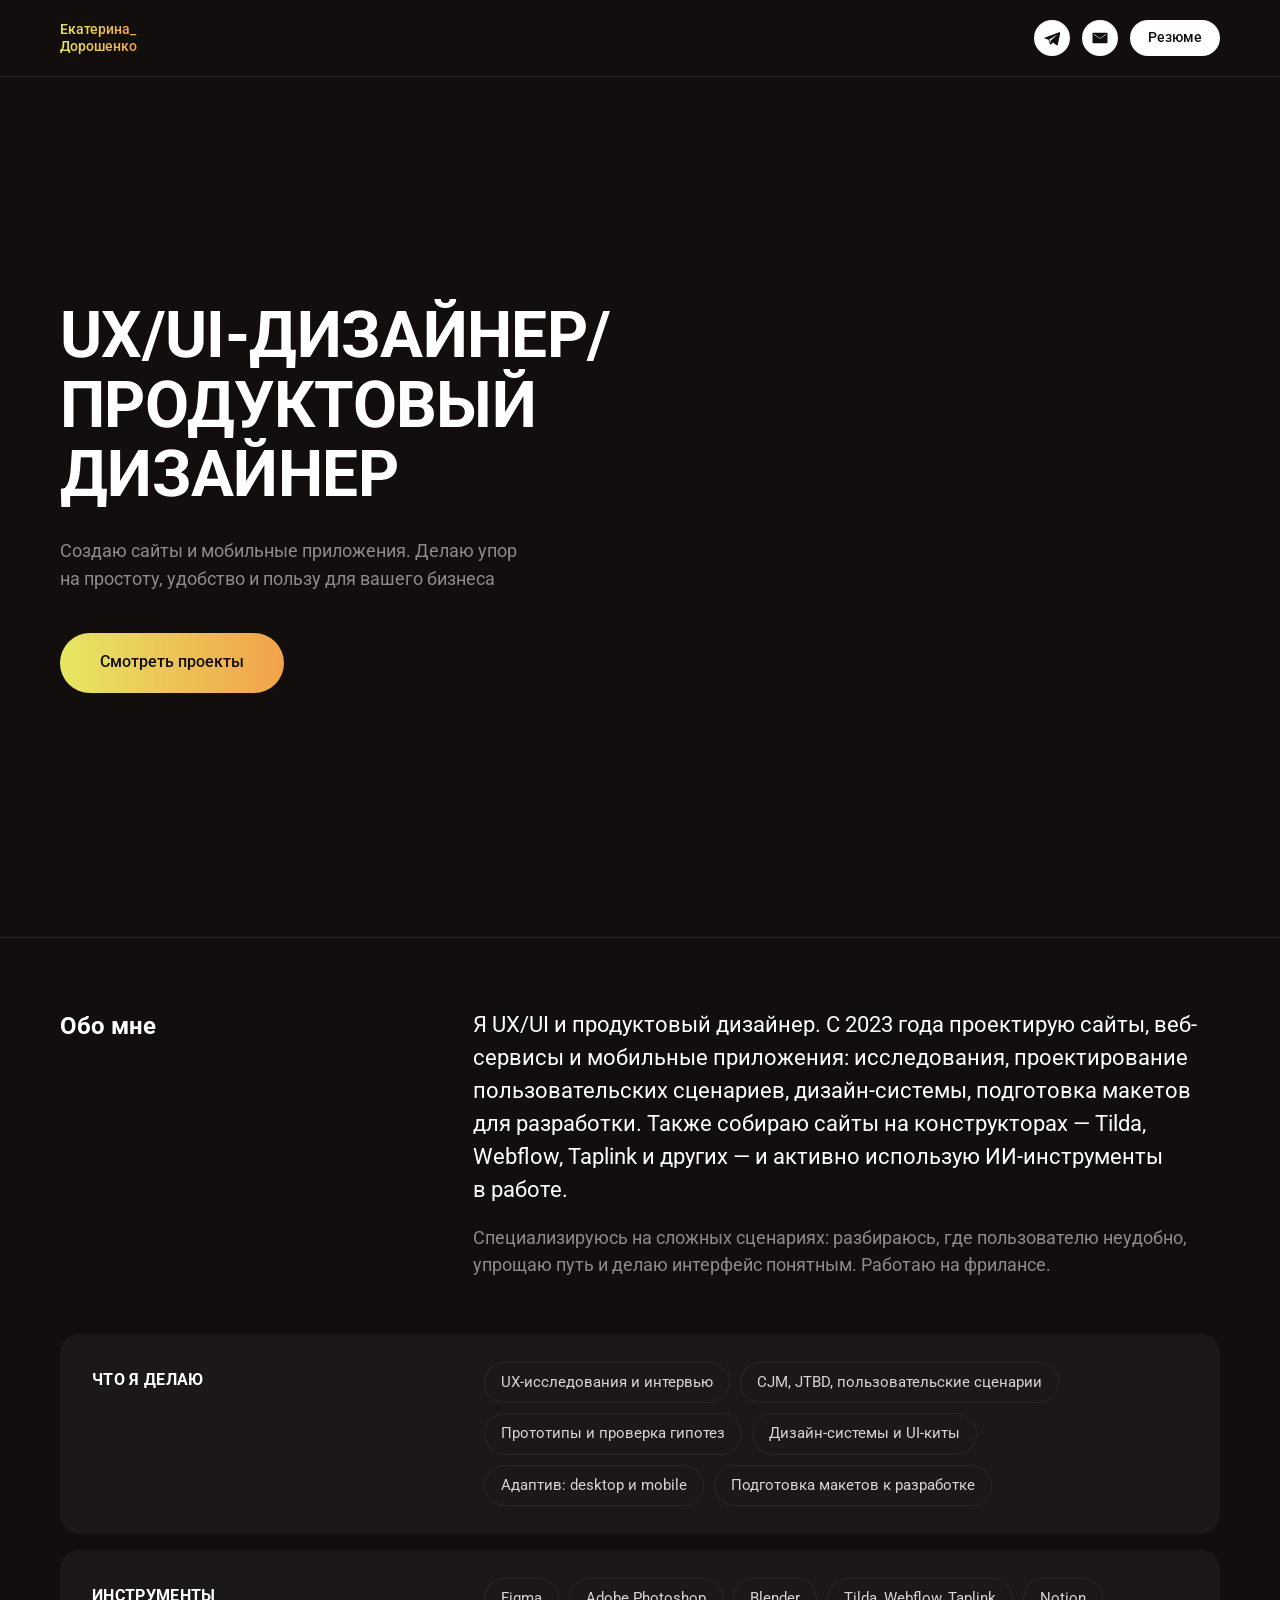
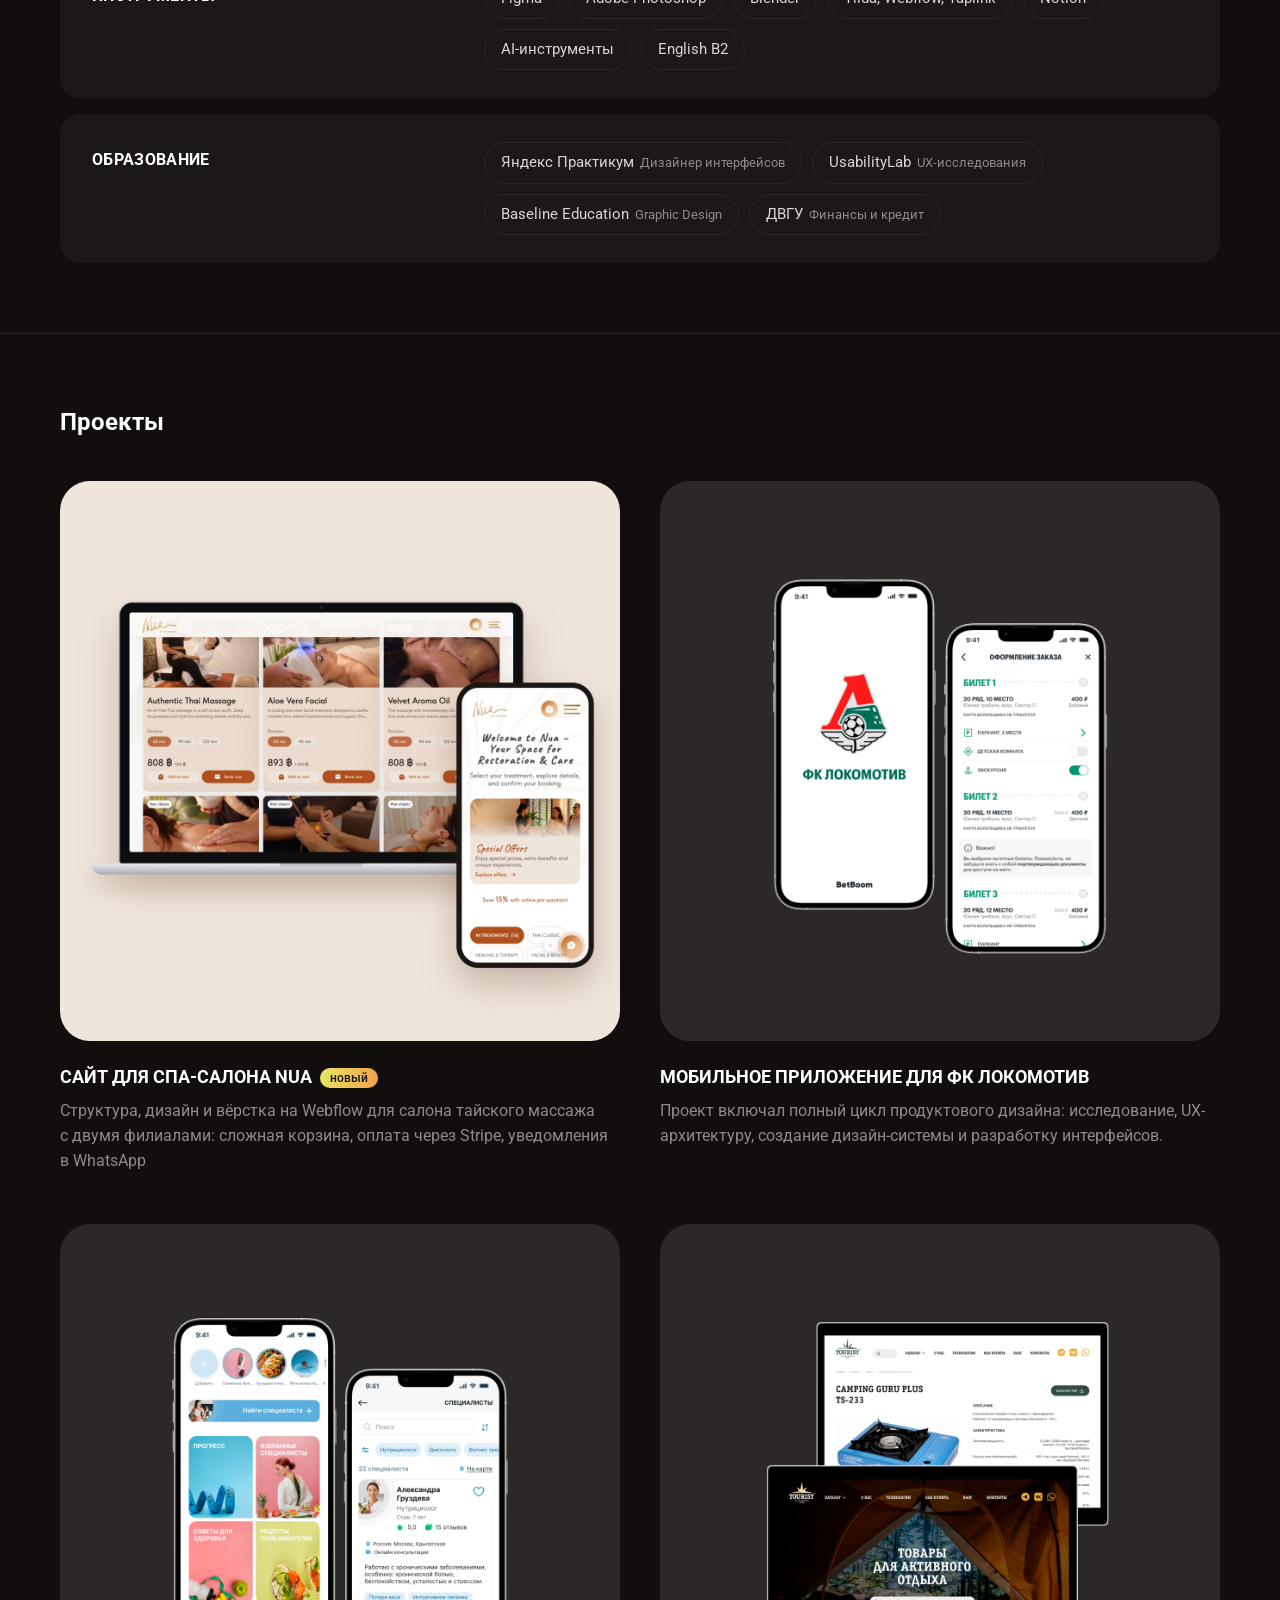
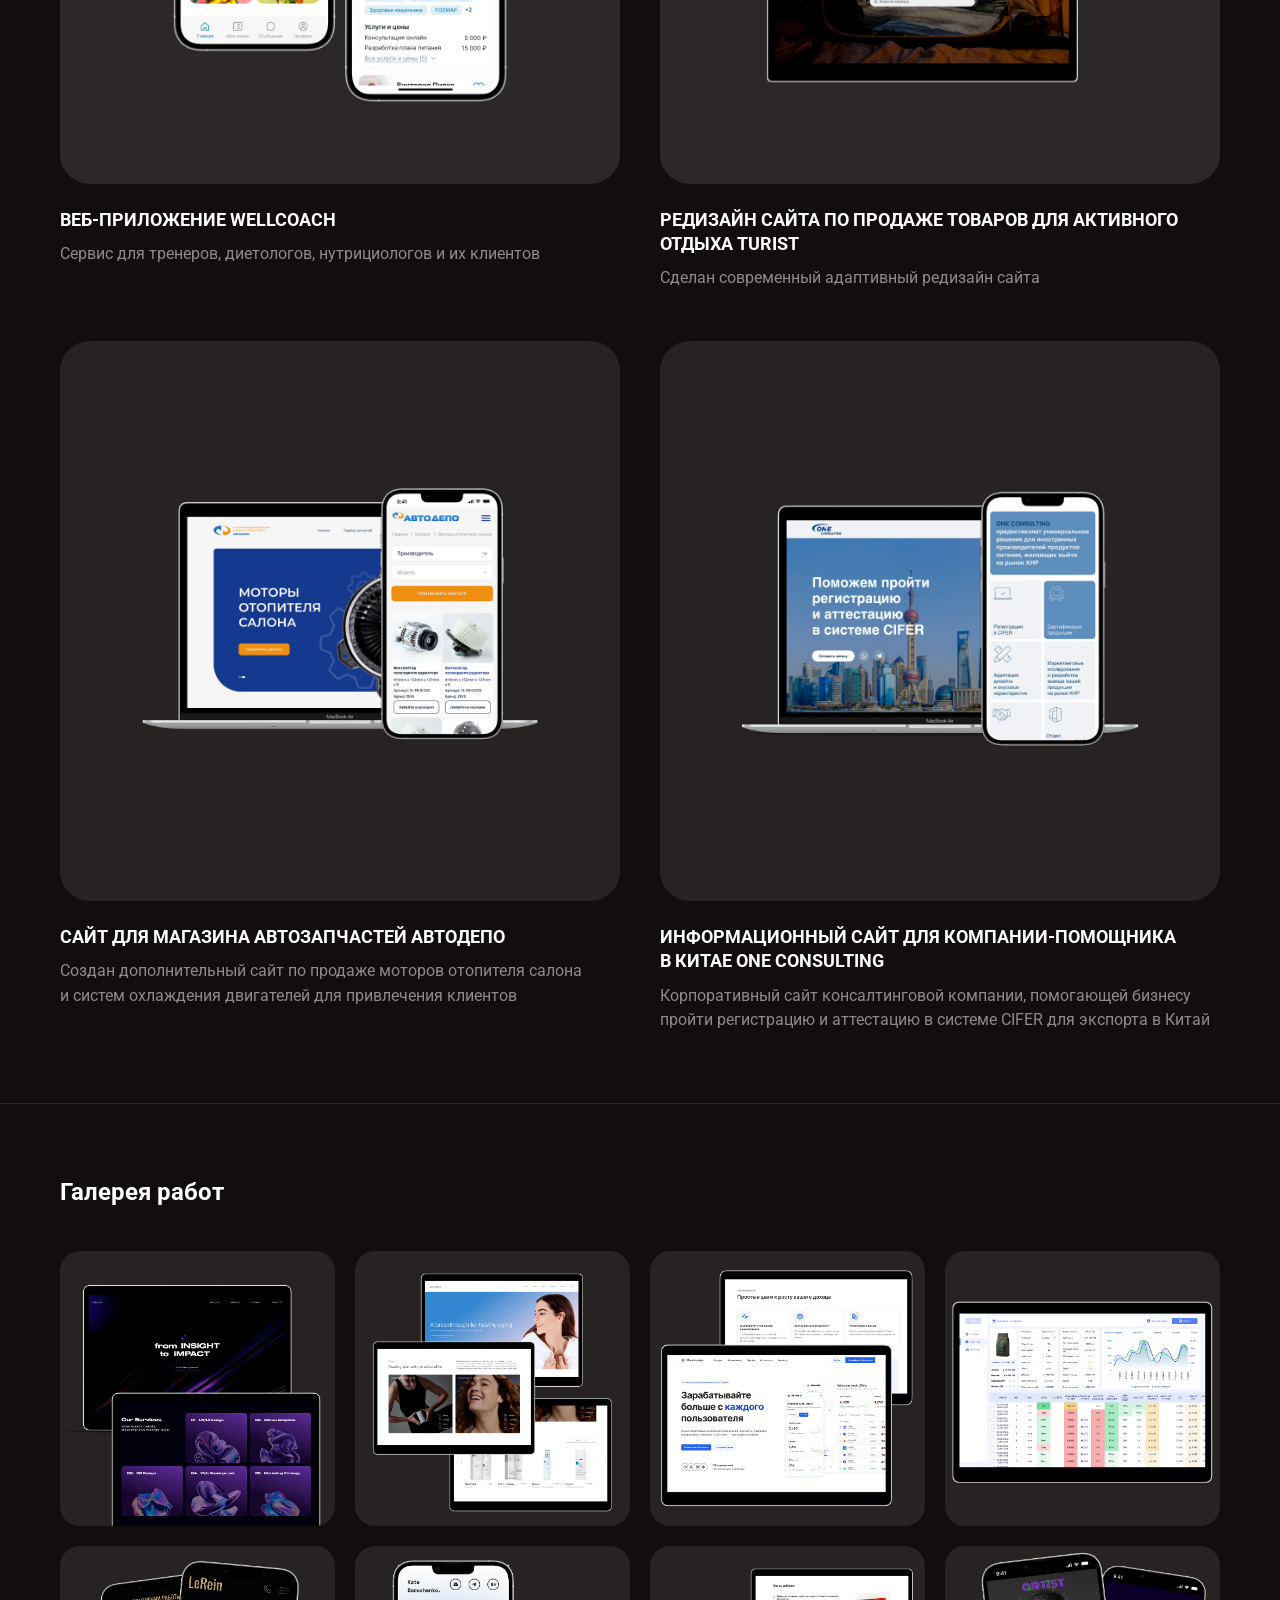
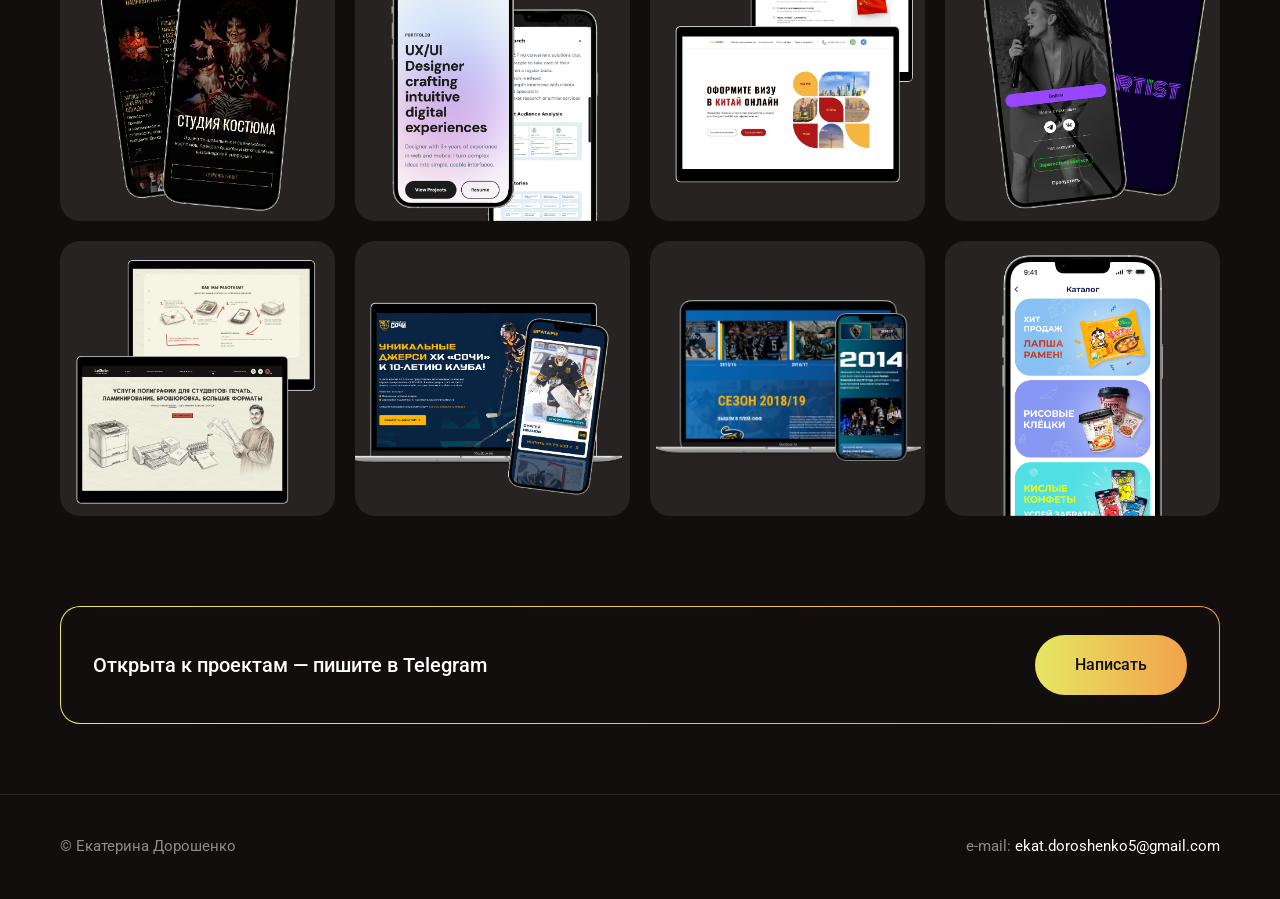
==== index.html @ 7fe34c05 "Обложка Nua: MacBook Pro и мобильный экран каталога Co-Authored-By: Claude Opus 5.5 <noreply@anthrop" ====
<!DOCTYPE html>
<html lang="ru">
<head>
  <meta charset="UTF-8">
  <meta name="viewport" content="width=device-width, initial-scale=1">
  <title>Екатерина Дорошенко — UX/UI-дизайнер, продуктовый дизайнер</title>
  <meta name="description" content="Портфолио Екатерины Дорошенко. Создаю сайты и мобильные приложения с упором на простоту, удобство и пользу для бизнеса.">
  <meta property="og:title" content="Екатерина Дорошенко — UX/UI-дизайнер, продуктовый дизайнер">
  <meta property="og:description" content="Портфолио Екатерины Дорошенко. Создаю сайты и мобильные приложения с упором на простоту, удобство и пользу для бизнеса.">
  <meta property="og:type" content="website">
  <link rel="icon" href="img/favicon.svg" type="image/svg+xml">
  <link rel="preconnect" href="https://fonts.googleapis.com">
  <link rel="preconnect" href="https://fonts.gstatic.com" crossorigin>
  <link href="https://fonts.googleapis.com/css2?family=Roboto:wght@300;400;500;700&display=swap" rel="stylesheet">
  <link rel="stylesheet" href="css/style.css">
</head>
<body>
  <header class="header">
    <div class="container header__inner">
      <a class="logo" href="index.html">Екатерина_<br>Дорошенко</a>
      <div class="header__actions">
        <a class="icon-btn" href="https://t.me/Kate0579" target="_blank" rel="noopener" aria-label="Telegram"><svg viewBox="0 0 24 24" fill="currentColor" aria-hidden="true"><path d="M21.4 4.2 2.9 11.3c-1.3.5-1.3 1.2-.2 1.5l4.7 1.5 1.8 5.6c.2.6.1.9.8.9.5 0 .7-.2 1-.5l2.3-2.2 4.8 3.5c.9.5 1.5.2 1.7-.8l3.1-14.7c.3-1.3-.5-1.9-1.5-1.9zM8.4 13.9l9.5-6c.5-.3.9-.1.5.2l-8.1 7.3-.3 3.4-1.6-4.9z"/></svg></a>
        <a class="icon-btn" href="mailto:ekat.doroshenko5@gmail.com" aria-label="E-mail"><svg viewBox="0 0 24 24" fill="currentColor" aria-hidden="true"><path d="M3 5h18a1 1 0 0 1 1 1v12a1 1 0 0 1-1 1H3a1 1 0 0 1-1-1V6a1 1 0 0 1 1-1zm9 7.2L4.4 7H4v.6l8 5.4 8-5.4V7h-.4L12 12.2z"/></svg></a>
        <a class="pill" href="https://docs.google.com/document/d/1Q4MNfWWvXnrXj70mhyQ5KQZNEmkl-spjG6KNbbBkFbY/edit?usp=sharing" target="_blank" rel="noopener">Резюме</a>
      </div>
    </div>
  </header>

  <main>
    <section class="hero">
      <div class="container hero__inner">
        <div>
          <h1 class="hero__title">UX/UI-дизайнер/<br>продуктовый дизайнер</h1>
          <p class="hero__text">Создаю сайты и&nbsp;мобильные приложения. Делаю упор на&nbsp;простоту, удобство и&nbsp;пользу для&nbsp;вашего бизнеса</p>
          <a class="btn-accent" href="#projects">Смотреть проекты</a>
        </div>
        <div class="hero__media">
          <video src="video/hero.mp4" autoplay muted loop playsinline preload="auto"></video>
        </div>
      </div>
    </section>

    <section class="section" id="about">
      <div class="container about">
        <h2 class="section__title">Обо&nbsp;мне</h2>
        <div>
          <p class="about__lead">Я&nbsp;UX/UI и&nbsp;продуктовый дизайнер. С&nbsp;2023&nbsp;года проектирую сайты, веб-сервисы и&nbsp;мобильные приложения: исследования, проектирование пользовательских сценариев, дизайн-системы, подготовка макетов для&nbsp;разработки. Также собираю сайты на&nbsp;конструкторах&nbsp;— Tilda, Webflow, Taplink и&nbsp;других&nbsp;— и&nbsp;активно использую ИИ-инструменты в&nbsp;работе.</p>
          <p class="about__lead">Специализируюсь на&nbsp;сложных сценариях: разбираюсь, где пользователю неудобно, упрощаю путь и&nbsp;делаю интерфейс понятным. Работаю на&nbsp;фрилансе.</p>
        </div>
      <div class="about__rows">
        <div class="about__card">
          <h3>Что&nbsp;я&nbsp;делаю</h3>
          <ul>
            <li>UX-исследования и&nbsp;интервью</li>
            <li>CJM, JTBD, пользовательские сценарии</li>
            <li>Прототипы и&nbsp;проверка гипотез</li>
            <li>Дизайн-системы и&nbsp;UI-киты</li>
            <li>Адаптив: desktop и&nbsp;mobile</li>
            <li>Подготовка макетов к&nbsp;разработке</li>
          </ul>
        </div>
        <div class="about__card">
          <h3>Инструменты</h3>
          <ul>
            <li>Figma</li>
            <li>Adobe Photoshop</li>
            <li>Blender</li>
            <li>Tilda, Webflow, Taplink</li>
            <li>Notion</li>
            <li>AI-инструменты</li>
            <li>English B2</li>
          </ul>
        </div>
        <div class="about__card">
          <h3>Образование</h3>
          <ul>
            <li>Яндекс Практикум<small>Дизайнер интерфейсов</small></li>
            <li>UsabilityLab<small>UX-исследования</small></li>
            <li>Baseline Education<small>Graphic Design</small></li>
            <li>ДВГУ<small>Финансы и&nbsp;кредит</small></li>
          </ul>
        </div>
      </div>
      </div>
    </section>

    <section class="section" id="projects">
      <div class="container">
        <h2 class="section__title">Проекты</h2>
        <div class="projects">
        <a class="project-card" href="projects/nua.html">
          <div class="project-card__img"><img src="img/projects/nua.jpg?v=2" alt="Сайт для спа-салона Nua" loading="lazy"></div>
          <h3 class="project-card__title">Сайт для&nbsp;спа-салона Nua<span class="project-card__badge">новый</span></h3>
          <p class="project-card__text">Структура, дизайн и&nbsp;вёрстка на&nbsp;Webflow для&nbsp;салона тайского массажа с&nbsp;двумя филиалами: сложная корзина, оплата через Stripe, уведомления в&nbsp;WhatsApp</p>
        </a>
        <a class="project-card" href="projects/lokomotiv.html">
          <div class="project-card__img"><img src="img/projects/lokomotiv.png" alt="Мобильное приложение для ФК&nbsp;Локомотив" loading="lazy"></div>
          <h3 class="project-card__title">Мобильное приложение для&nbsp;ФК&nbsp;Локомотив</h3>
          <p class="project-card__text">Проект включал полный цикл продуктового дизайна: исследование, UX-архитектуру, создание дизайн-системы и&nbsp;разработку интерфейсов.</p>
        </a>
        <a class="project-card" href="projects/wellcoach.html">
          <div class="project-card__img"><img src="img/projects/wellcoach.png" alt="Веб-приложение WellCoach" loading="lazy"></div>
          <h3 class="project-card__title">Веб-приложение WellCoach</h3>
          <p class="project-card__text">Сервис для&nbsp;тренеров, диетологов, нутрициологов и&nbsp;их&nbsp;клиентов</p>
        </a>
        <a class="project-card" href="projects/turist.html">
          <div class="project-card__img"><img src="img/projects/turist.png" alt="Редизайн сайта по продаже товаров для активного отдыха Turist" loading="lazy"></div>
          <h3 class="project-card__title">Редизайн сайта по&nbsp;продаже товаров для&nbsp;активного отдыха Turist</h3>
          <p class="project-card__text">Сделан современный адаптивный редизайн сайта</p>
        </a>
        <a class="project-card" href="projects/autodepo.html">
          <div class="project-card__img"><img src="img/projects/autodepo.png" alt="Сайт для магазина автозапчастей Автодепо" loading="lazy"></div>
          <h3 class="project-card__title">Сайт для&nbsp;магазина автозапчастей Автодепо</h3>
          <p class="project-card__text">Создан дополнительный сайт по&nbsp;продаже моторов отопителя салона и&nbsp;систем охлаждения двигателей для&nbsp;привлечения клиентов</p>
        </a>
        <a class="project-card" href="projects/one-consulting.html">
          <div class="project-card__img"><img src="img/projects/one-consulting.png" alt="Информационный сайт для компании-помощника в Китае ONE CONSULTING" loading="lazy"></div>
          <h3 class="project-card__title">Информационный сайт для&nbsp;компании-помощника в&nbsp;Китае ONE CONSULTING</h3>
          <p class="project-card__text">Корпоративный сайт консалтинговой компании, помогающей бизнесу пройти регистрацию и&nbsp;аттестацию в&nbsp;системе CIFER для&nbsp;экспорта в&nbsp;Китай</p>
        </a>
        </div>
      </div>
    </section>

    <section class="section" id="gallery">
      <div class="container">
        <h2 class="section__title">Галерея работ</h2>
        <div class="gallery">
        <button class="gallery__item" type="button" data-index="0"><img src="img/gallery/01.png" alt="Работа 1" loading="lazy"></button>
        <button class="gallery__item" type="button" data-index="1"><img src="img/gallery/02.png" alt="Работа 2" loading="lazy"></button>
        <button class="gallery__item" type="button" data-index="2"><img src="img/gallery/03.png" alt="Работа 3" loading="lazy"></button>
        <button class="gallery__item" type="button" data-index="3"><img src="img/gallery/04.png" alt="Работа 4" loading="lazy"></button>
        <button class="gallery__item" type="button" data-index="4"><img src="img/gallery/05.png" alt="Работа 5" loading="lazy"></button>
        <button class="gallery__item" type="button" data-index="5"><img src="img/gallery/06.png" alt="Работа 6" loading="lazy"></button>
        <button class="gallery__item" type="button" data-index="6"><img src="img/gallery/07.png" alt="Работа 7" loading="lazy"></button>
        <button class="gallery__item" type="button" data-index="7"><img src="img/gallery/08.png" alt="Работа 8" loading="lazy"></button>
        <button class="gallery__item" type="button" data-index="8"><img src="img/gallery/09.png" alt="Работа 9" loading="lazy"></button>
        <button class="gallery__item" type="button" data-index="9"><img src="img/gallery/10.png" alt="Работа 10" loading="lazy"></button>
        <button class="gallery__item" type="button" data-index="10"><img src="img/gallery/11.png" alt="Работа 11" loading="lazy"></button>
        <button class="gallery__item" type="button" data-index="11"><img src="img/gallery/12.png" alt="Работа 12" loading="lazy"></button>
        </div>
      </div>
    </section>
    <section class="section cta">
      <div class="container">
        <div class="cta__inner">
          <p class="cta__text">Открыта к&nbsp;проектам&nbsp;— пишите в&nbsp;Telegram</p>
          <a class="btn-accent" href="https://t.me/Kate0579" target="_blank" rel="noopener">Написать</a>
        </div>
      </div>
    </section>
  </main>

  <div class="lightbox" id="lightbox" aria-hidden="true">
    <button class="lightbox__btn lightbox__close" type="button" aria-label="Закрыть">×</button>
    <button class="lightbox__btn lightbox__prev" type="button" aria-label="Назад">‹</button>
    <img src="" alt="">
    <button class="lightbox__btn lightbox__next" type="button" aria-label="Вперёд">›</button>
  </div>

  <footer class="footer">
    <div class="container footer__inner">
      <div>© Екатерина Дорошенко</div>
      <div>e-mail: <a href="mailto:ekat.doroshenko5@gmail.com">ekat.doroshenko5@gmail.com</a></div>
    </div>
  </footer>
  <script src="js/main.js"></script>
</body>
</html>
---- css/style.css ----
/* ===== Базовые настройки ===== */
:root {
  --bg: #120e0e;
  --bg-card: #1d1818;
  --text: #ffffff;
  --text-muted: #8f8a8a;
  --line: #2c2626;
  --light-bg: #ffffff;
  --light-text: #120e0e;
  --light-muted: #5f5a5a;
  --accent: linear-gradient(90deg, #e6e763 0%, #f2a24a 100%);
  --radius: 30px;
  --container: 1160px;
  --gutter: 40px;
}

*, *::before, *::after { box-sizing: border-box; }
html { scroll-behavior: smooth; }
body {
  margin: 0;
  background: var(--bg);
  color: var(--text);
  font-family: 'Roboto', Arial, sans-serif;
  font-size: 18px;
  line-height: 1.55;
  -webkit-font-smoothing: antialiased;
}
img, video { max-width: 100%; display: block; }
a { color: inherit; }
.container { max-width: calc(var(--container) + var(--gutter) * 2); margin: 0 auto; padding: 0 var(--gutter); }

/* ===== Шапка ===== */
.header {
  position: sticky; top: 0; z-index: 50;
  background: var(--bg);
  border-bottom: 1px solid var(--line);
}
.header__inner { display: flex; align-items: center; justify-content: space-between; height: 76px; }
.logo {
  text-decoration: none; font-size: 14px; line-height: 1.25; font-weight: 500;
  background: var(--accent); -webkit-background-clip: text; background-clip: text; color: transparent;
}
.header__actions { display: flex; align-items: center; gap: 12px; }
.icon-btn {
  width: 36px; height: 36px; border-radius: 50%; background: #fff; color: var(--bg);
  display: inline-flex; align-items: center; justify-content: center; transition: transform .2s;
}
.icon-btn svg { width: 18px; height: 18px; position: relative; z-index: 1; }
.pill {
  display: inline-flex; align-items: center; height: 36px; padding: 0 18px; border-radius: 1000px;
  background: #fff; color: var(--bg); text-decoration: none; font-size: 14px; font-weight: 500;
  transition: transform .2s;
}
/* Наведение на кнопки шапки: плавно проявляется жёлто-оранжевый градиент */
.icon-btn, .pill { position: relative; overflow: hidden; isolation: isolate; }
.icon-btn::before, .pill::before {
  content: ""; position: absolute; inset: 0; z-index: -1; border-radius: inherit;
  background: var(--accent); opacity: 0; transition: opacity .3s ease;
}
.icon-btn:hover::before, .pill:hover::before { opacity: 1; }
.icon-btn:hover, .pill:hover { transform: translateY(-2px); }

/* ===== Первый экран ===== */
.hero { padding: 50px 0 70px; }
.hero__inner { display: grid; grid-template-columns: 1.25fr 1fr; gap: 60px; align-items: center; }
.hero__title {
  margin: 0 0 28px; font-size: clamp(36px, 5vw, 64px); line-height: 1.08; font-weight: 700;
  text-transform: uppercase; letter-spacing: -0.01em;
}
.hero__text { margin: 0 0 40px; max-width: 470px; color: var(--text-muted); font-size: 18px; }
/* Главная кнопка: при наведении градиент плавно поворачивается */
@property --cta-angle { syntax: '<angle>'; initial-value: 90deg; inherits: false; }
.btn-accent {
  --cta-angle: 90deg;
  display: inline-flex; align-items: center; height: 60px; padding: 0 40px; border-radius: 1000px;
  background: linear-gradient(var(--cta-angle), #e6e763 0%, #f2a24a 100%);
  color: var(--bg); font-weight: 500; font-size: 16px; text-decoration: none;
  transition: --cta-angle .6s ease, transform .2s;
}
.btn-accent:hover { --cta-angle: 264deg; transform: translateY(-2px); }
/* Видео 1080×2164 — показываем целиком, высота подстраивается под экран */
.hero__media { justify-self: end; height: min(calc(100vh - 160px), 760px); min-height: 420px; aspect-ratio: 1080 / 2164; max-width: 100%; }
.hero__media video { width: 100%; height: 100%; object-fit: contain; }

/* ===== Обо мне ===== */
.about { display: grid; grid-template-columns: 1fr 2fr; gap: 40px; }
.about__lead { margin: 0 0 18px; font-size: 22px; line-height: 1.5; }
.about__lead + .about__lead { font-size: 18px; color: var(--text-muted); }
/* Три карточки — строками на всю ширину: заголовок слева, пункты справа */
.about__rows { grid-column: 1 / -1; display: grid; gap: 16px; margin-top: 30px; }
.about__card { display: grid; grid-template-columns: 1fr 2fr; gap: 40px; align-items: start; padding: 28px 32px; border-radius: 20px; background: var(--bg-card); }
.about__card h3 { margin: 6px 0 0; font-size: 16px; text-transform: uppercase; letter-spacing: .02em; }
.about__card ul { display: flex; flex-wrap: wrap; gap: 10px; margin: 0; padding: 0; list-style: none; font-size: 15px; }
.about__card li { padding: 8px 16px; border: 1px solid var(--line); border-radius: 1000px; color: #d9d4d4; }
.about__card small { margin-left: 6px; font-size: 13px; color: var(--text-muted); }
@media (max-width: 960px) {
  .about { grid-template-columns: 1fr; gap: 10px; }
  .about__card { grid-template-columns: 1fr; gap: 16px; padding: 24px; }
}
@media (max-width: 640px) {
  .about__lead { font-size: 18px; }
  .about__lead + .about__lead { font-size: 16px; }
}

/* ===== Секции главной ===== */
.section { padding: 70px 0; border-top: 1px solid var(--line); }
.section__title { margin: 0 0 40px; font-size: 24px; font-weight: 700; }

.projects { display: grid; grid-template-columns: repeat(2, 1fr); gap: 50px 40px; }
.project-card { text-decoration: none; display: block; }
.project-card__img {
  aspect-ratio: 1 / 1; border-radius: var(--radius); overflow: hidden; background: var(--bg-card);
}
.project-card__img img { width: 100%; height: 100%; object-fit: cover; transition: transform .5s ease; }
.project-card:hover .project-card__img img { transform: scale(1.04); }
.project-card__title { margin: 24px 0 10px; font-size: 18px; font-weight: 700; text-transform: uppercase; line-height: 1.35; }
.project-card__text { margin: 0; color: var(--text-muted); font-size: 16px; }
.project-card__badge {
  display: inline-block; margin-left: 8px; padding: 2px 10px; border-radius: 1000px; vertical-align: middle;
  background: var(--accent); color: var(--bg); font-size: 12px; font-weight: 500; text-transform: none;
}
.cover-placeholder {
  width: 100%; height: 100%; display: flex; align-items: center; justify-content: center;
  background: radial-gradient(circle at 30% 20%, rgba(230,231,99,.25), transparent 55%),
              radial-gradient(circle at 75% 80%, rgba(242,162,74,.25), transparent 55%), var(--bg-card);
  font-size: 72px; font-weight: 700; letter-spacing: .05em;
}

.gallery { display: grid; grid-template-columns: repeat(4, 1fr); gap: 20px; }
.gallery__item {
  padding: 0; border: 0; cursor: zoom-in; aspect-ratio: 1 / 1; border-radius: 20px; overflow: hidden; background: var(--bg-card);
}
.gallery__item img { width: 100%; height: 100%; object-fit: cover; transition: transform .4s ease; }
.gallery__item:hover img { transform: scale(1.05); }

/* Лайтбокс */
.lightbox {
  position: fixed; inset: 0; z-index: 100; display: none; align-items: center; justify-content: center;
  background: rgba(10, 8, 8, .92); padding: 40px;
}
.lightbox.is-open { display: flex; }
.lightbox img { max-height: 90vh; max-width: 90vw; border-radius: 12px; }
.lightbox__btn {
  position: absolute; background: none; border: 0; color: #fff; font-size: 40px; line-height: 1; cursor: pointer; padding: 12px;
}
.lightbox__close { top: 16px; right: 20px; }
.lightbox__prev { left: 12px; top: 50%; transform: translateY(-50%); }
.lightbox__next { right: 12px; top: 50%; transform: translateY(-50%); }

/* ===== Подвал ===== */
.footer { padding: 40px 0; border-top: 1px solid var(--line); color: var(--text-muted); font-size: 15px; }
.footer__inner { display: flex; flex-wrap: wrap; gap: 12px 40px; justify-content: space-between; }
.footer a { color: var(--text); text-decoration: none; }
.footer a:hover { text-decoration: underline; }

/* ===== Страница кейса (светлая) ===== */
.case { background: var(--light-bg); color: var(--light-text); }
.case a { color: var(--light-text); }
.case__top { padding: 50px 0 20px; }
.back-link { color: var(--light-muted) !important; text-decoration: none; font-size: 15px; }
.back-link:hover { color: var(--light-text) !important; }
.case__title { margin: 40px 0 24px; max-width: 760px; font-size: clamp(30px, 4vw, 48px); line-height: 1.15; font-weight: 700; }
.case__link { display: inline-block; margin-bottom: 30px; color: var(--light-muted) !important; font-style: italic; font-size: 16px; }
.case__lead { max-width: 760px; margin: 0 0 50px; font-size: 18px; }
.case__lead p { margin: 0 0 12px; }

.case-img { margin: 0 auto 60px; }
.case-img img { width: 100%; border-radius: 20px; }

.case-section { display: grid; grid-template-columns: 1fr 2fr; gap: 40px; padding: 30px 0 50px; }
.case-section__title { margin: 0; font-size: 22px; font-weight: 700; line-height: 1.3; }
.case-section__body { font-size: 18px; }
.case-section__body p { margin: 0 0 14px; }
.case-section__body ul { margin: 0 0 14px; padding-left: 22px; }
.case-section__body li { margin-bottom: 6px; }
.case-section__body h4 { margin: 18px 0 8px; font-size: 18px; }

.case__bottom { display: flex; justify-content: space-between; gap: 20px; flex-wrap: wrap; padding: 30px 0 70px; border-top: 1px solid #eee; }
.case__next { text-decoration: none; font-weight: 500; }
.case__next span { display: block; color: var(--light-muted); font-weight: 400; font-size: 14px; }

/* Заглушки для незаполненного контента */
.todo { background: #fff6d9; border: 1px dashed #f2a24a; border-radius: 10px; padding: 12px 16px; color: #7a5a1e; }
.img-placeholder {
  display: flex; align-items: center; justify-content: center; aspect-ratio: 16 / 9; border-radius: 20px;
  border: 2px dashed #f2a24a; background: #fffbea; color: #7a5a1e; font-size: 16px; text-align: center; padding: 20px;
}

/* ===== Адаптив ===== */
@media (max-width: 960px) {
  :root { --gutter: 24px; }
  .hero { padding: 50px 0 70px; }
  .hero__inner { grid-template-columns: 1fr; gap: 40px; }
  .hero__media { justify-self: center; height: min(75vh, 640px); min-height: 0; }
  .gallery { grid-template-columns: repeat(3, 1fr); }
  .case-section { grid-template-columns: 1fr; gap: 14px; }
}
@media (max-width: 640px) {
  :root { --gutter: 16px; --radius: 20px; }
  body { font-size: 16px; }
  .header__inner { height: 64px; }
  .projects { grid-template-columns: 1fr; gap: 40px; }
  .gallery { grid-template-columns: repeat(2, 1fr); gap: 12px; }
  .section { padding: 50px 0; }
  .btn-accent { height: 54px; padding: 0 32px; }
  .case-section__body, .case__lead { font-size: 16px; }
  .case-img { margin-bottom: 40px; }
}

/* Подвал и шапка на светлых страницах кейсов остаются тёмными */
.case .header a.pill, .case .header a.icon-btn { color: var(--bg); }
.case .footer { background: var(--bg); }
.case .footer a { color: var(--text); }
.case .header .logo { color: transparent; }
.hero__inner > *, .projects > *, .case-section > * { min-width: 0; }
.hero__title, .case__title { overflow-wrap: break-word; }

/* Якоря не прячутся под липкой шапкой */
section[id] { scroll-margin-top: 76px; }

/* Строчка для заказчика — баннер над футером */
.cta__inner { display: flex; flex-wrap: wrap; align-items: center; justify-content: space-between; gap: 20px; padding: 28px 32px; border: 1px solid var(--line); border-radius: 20px; }
.cta__text { margin: 0; font-size: 20px; font-weight: 500; }
@media (max-width: 640px) { .cta__inner { padding: 24px; } .cta__text { font-size: 18px; } .cta .btn-accent { width: 100%; justify-content: center; } }

/* Вводный текст кейса — в одной колонке с остальным текстом */
@media (min-width: 961px) {
  .case__lead { margin-left: calc((100% - 40px) / 3 + 40px); max-width: none; }
}
@media (max-width: 640px) { .about__card li { border-radius: 14px; } }

/* Баннер: без линии сверху, обводка жёлто-оранжевым градиентом */
.cta { border-top: 0; padding-top: 20px; }
.cta__inner {
  border: 1px solid transparent;
  background: linear-gradient(var(--bg), var(--bg)) padding-box, var(--accent) border-box;
}

/* Отступы в «Обо мне» */
.about__lead:last-child { margin-bottom: 0; }
.about__rows { margin-top: 16px; }
@media (max-width: 960px) {
  .about .section__title { margin-bottom: 14px; }
  .about__rows { margin-top: 30px; }
}

/* Отступы в кейсах: первый элемент текста — вровень с заголовком секции,
   секция только с заголовком (перед картинкой) — без лишнего воздуха */
.case-section__body > :first-child { margin-top: 0; }
.case-section:has(.case-section__body:empty) { padding-bottom: 24px; }
.case-section:has(.case-section__body:empty) .case-section__body { display: none; }
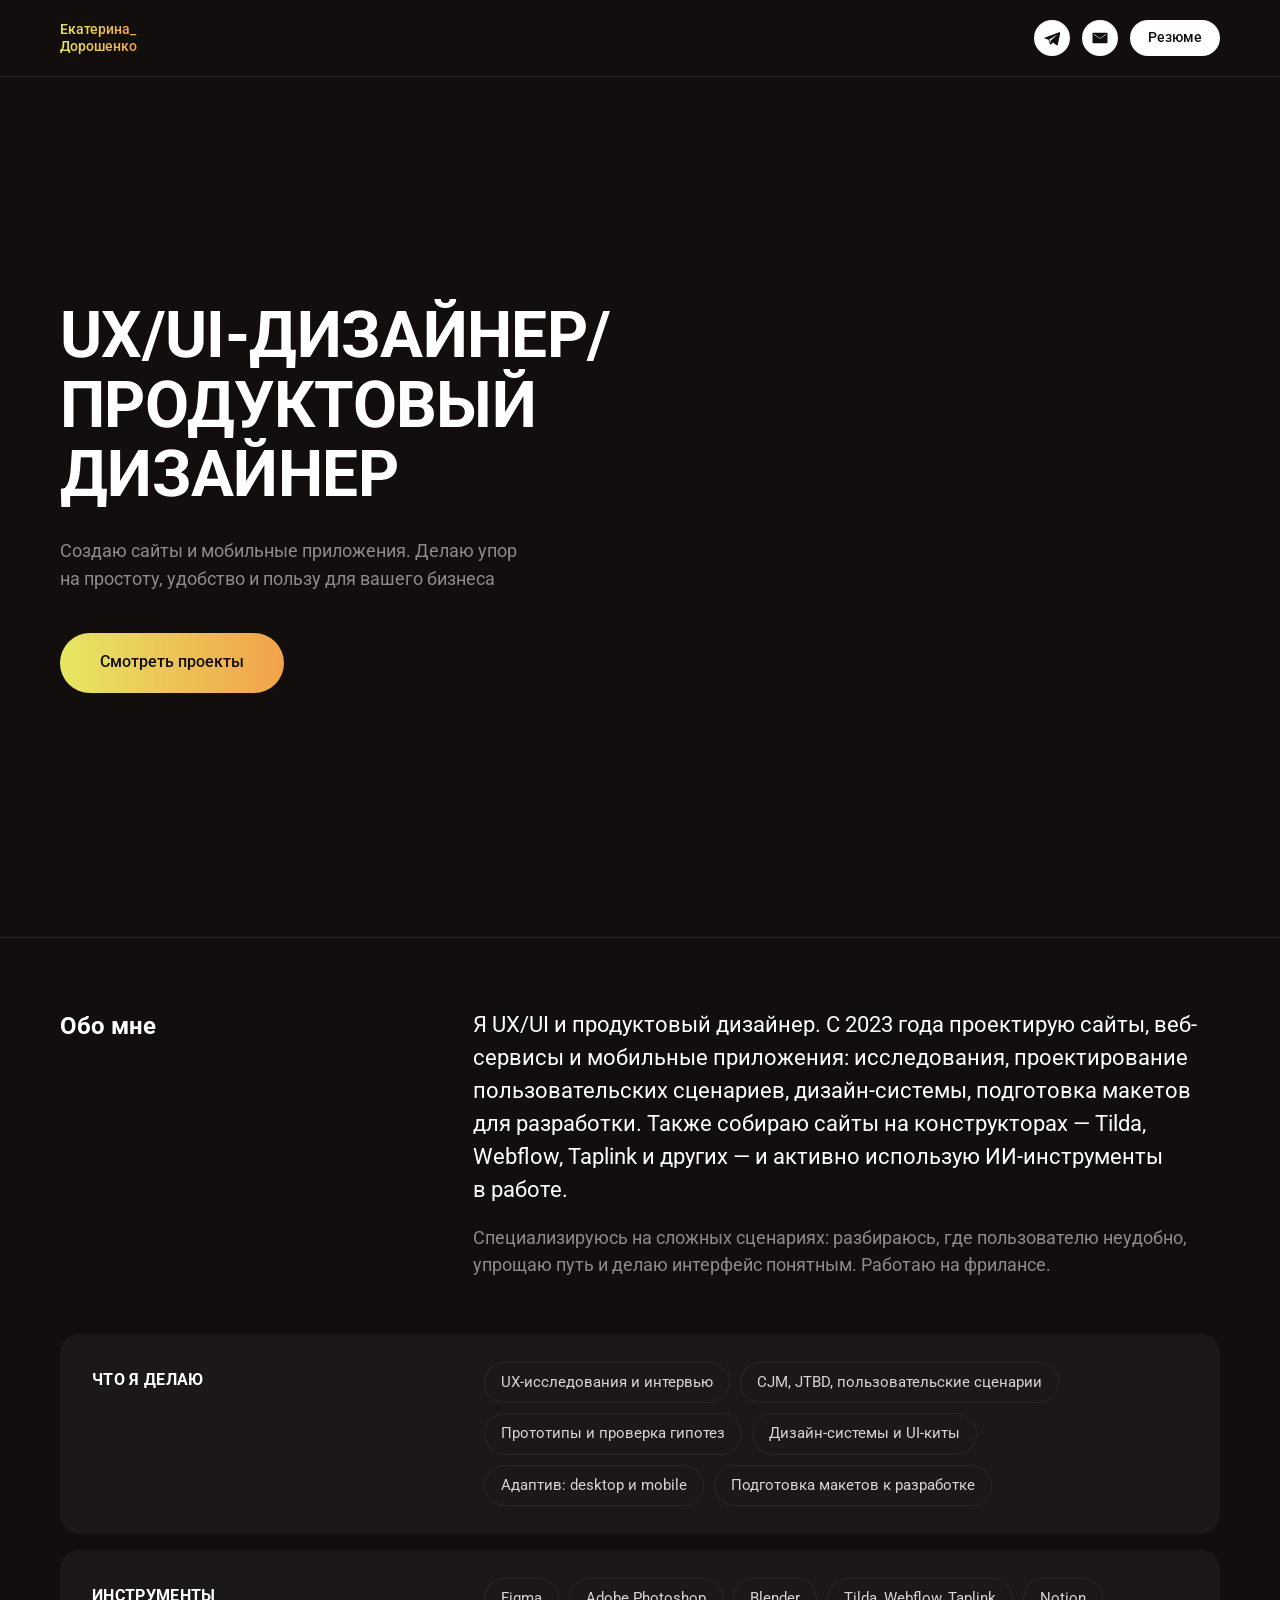
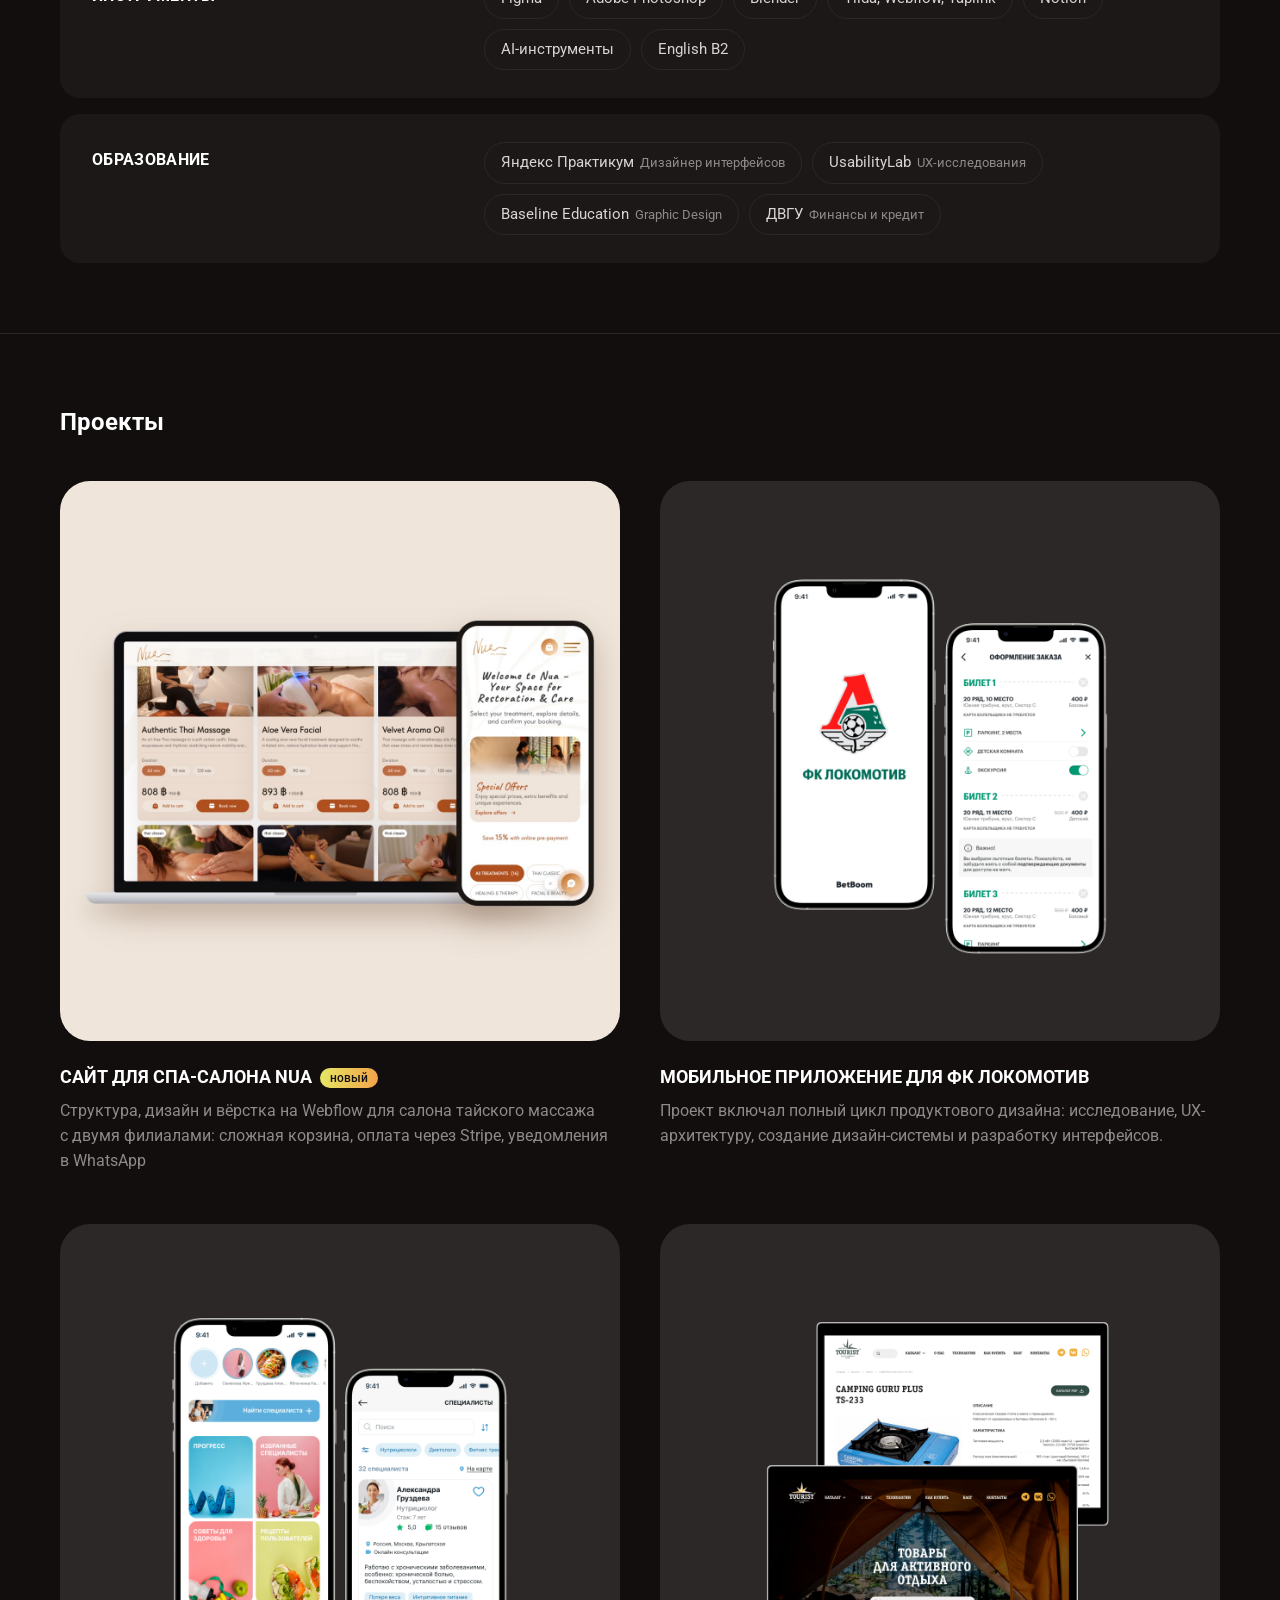
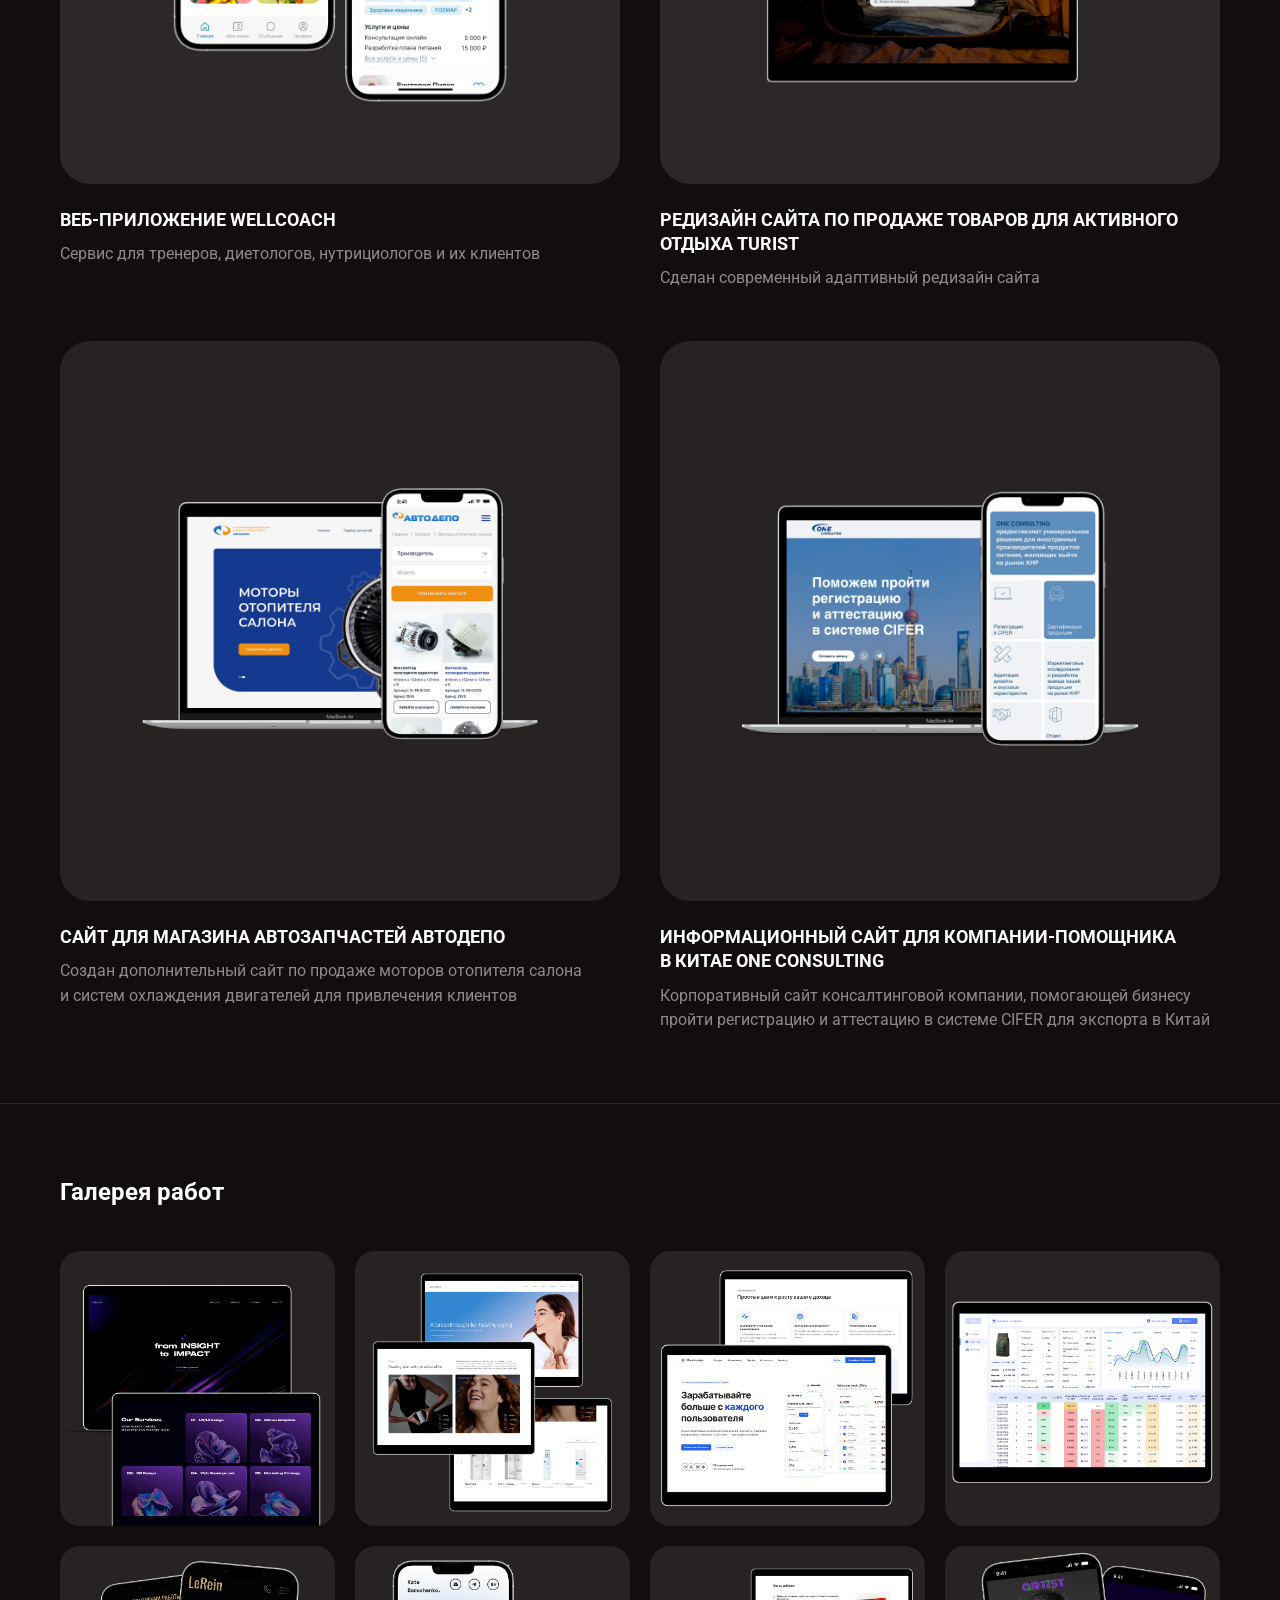
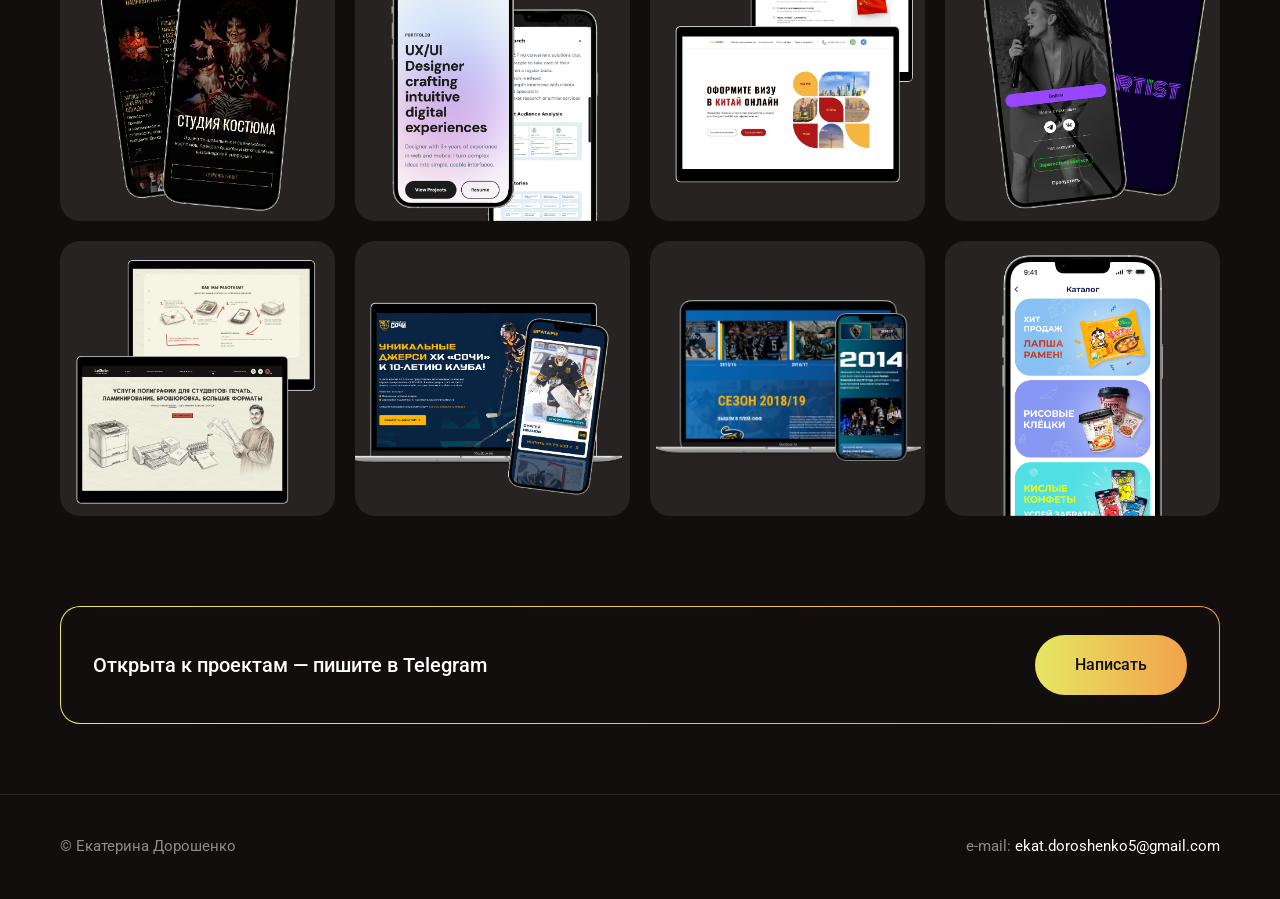
==== commit ac911fa5: "Обложка Nua: мокапы по центру, телефон вровень с основанием ноутбука Co-Authored-By: Claude Opus 5.5" ====
--- a/index.html
+++ b/index.html
@@ -89,7 +89,7 @@
         <h2 class="section__title">Проекты</h2>
         <div class="projects">
         <a class="project-card" href="projects/nua.html">
-          <div class="project-card__img"><img src="img/projects/nua.jpg?v=2" alt="Сайт для спа-салона Nua" loading="lazy"></div>
+          <div class="project-card__img"><img src="img/projects/nua.jpg?v=3" alt="Сайт для спа-салона Nua" loading="lazy"></div>
           <h3 class="project-card__title">Сайт для&nbsp;спа-салона Nua<span class="project-card__badge">новый</span></h3>
           <p class="project-card__text">Структура, дизайн и&nbsp;вёрстка на&nbsp;Webflow для&nbsp;салона тайского массажа с&nbsp;двумя филиалами: сложная корзина, оплата через Stripe, уведомления в&nbsp;WhatsApp</p>
         </a>
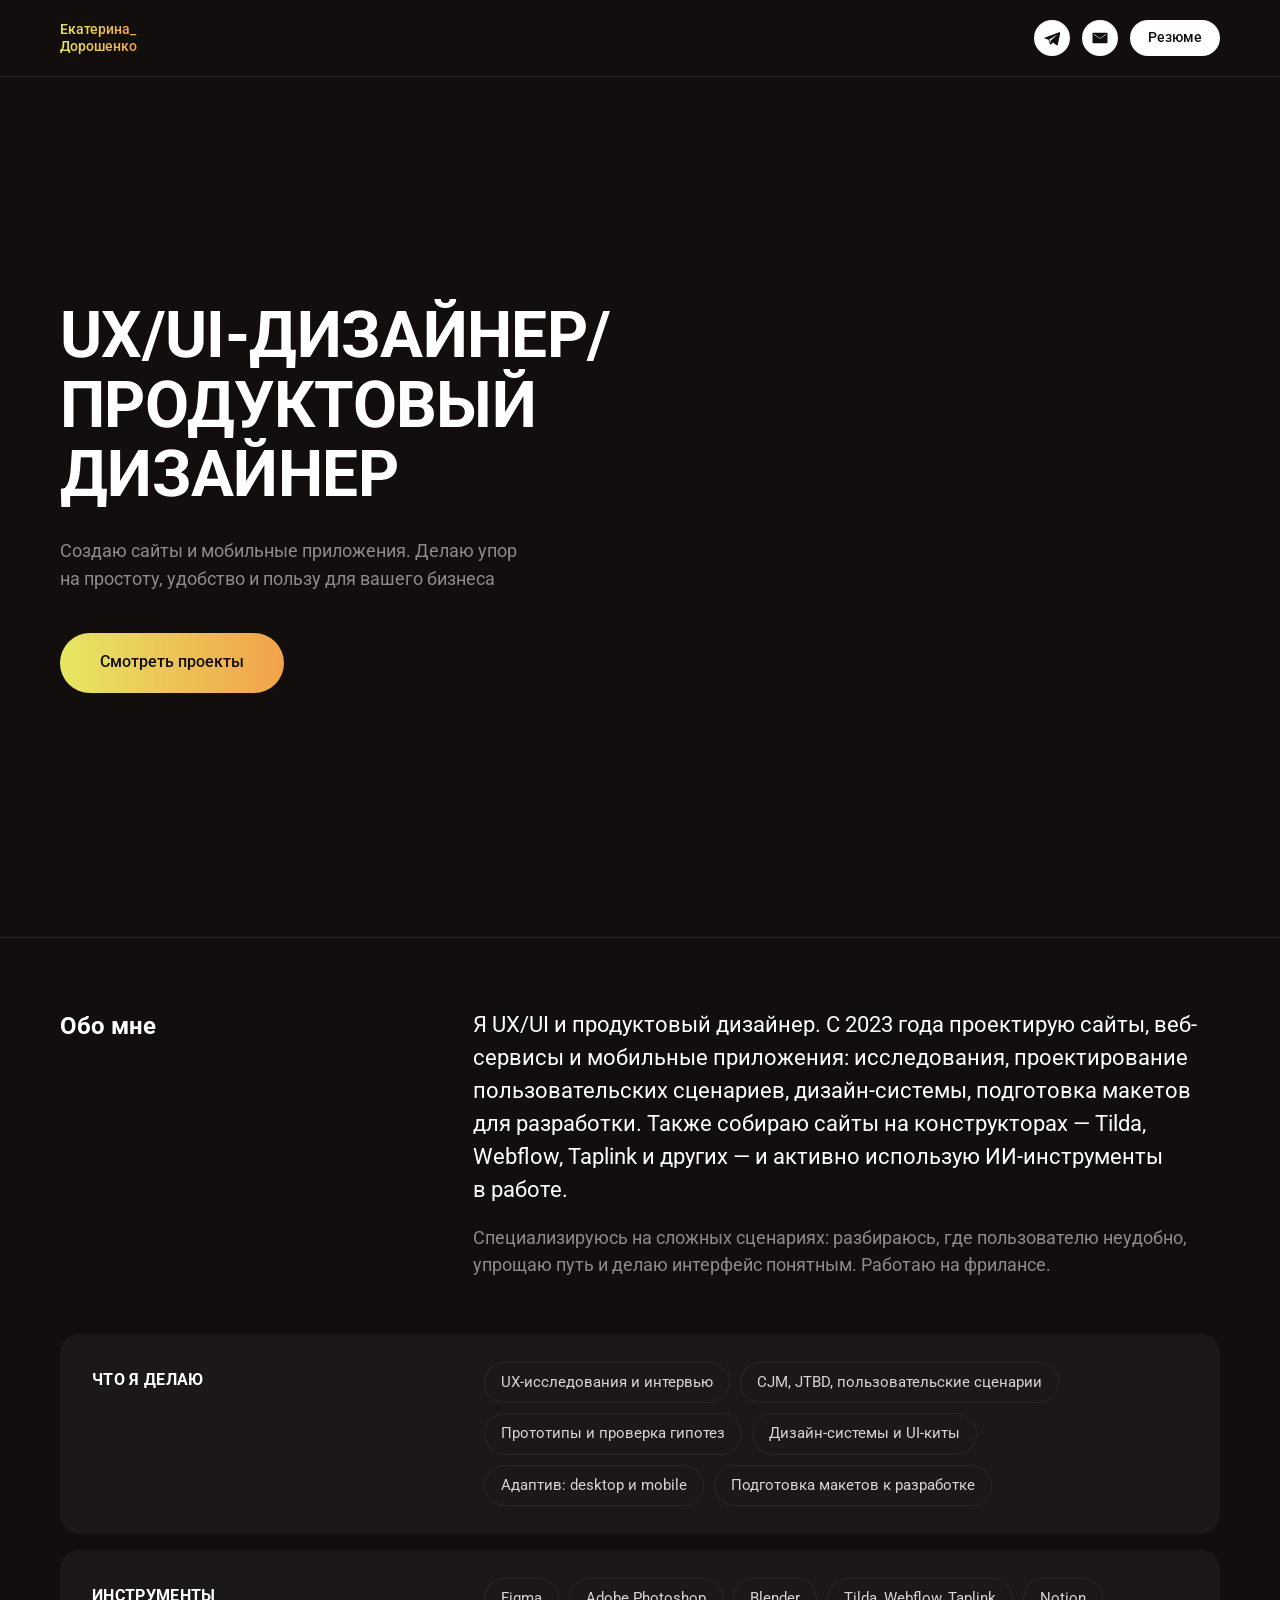
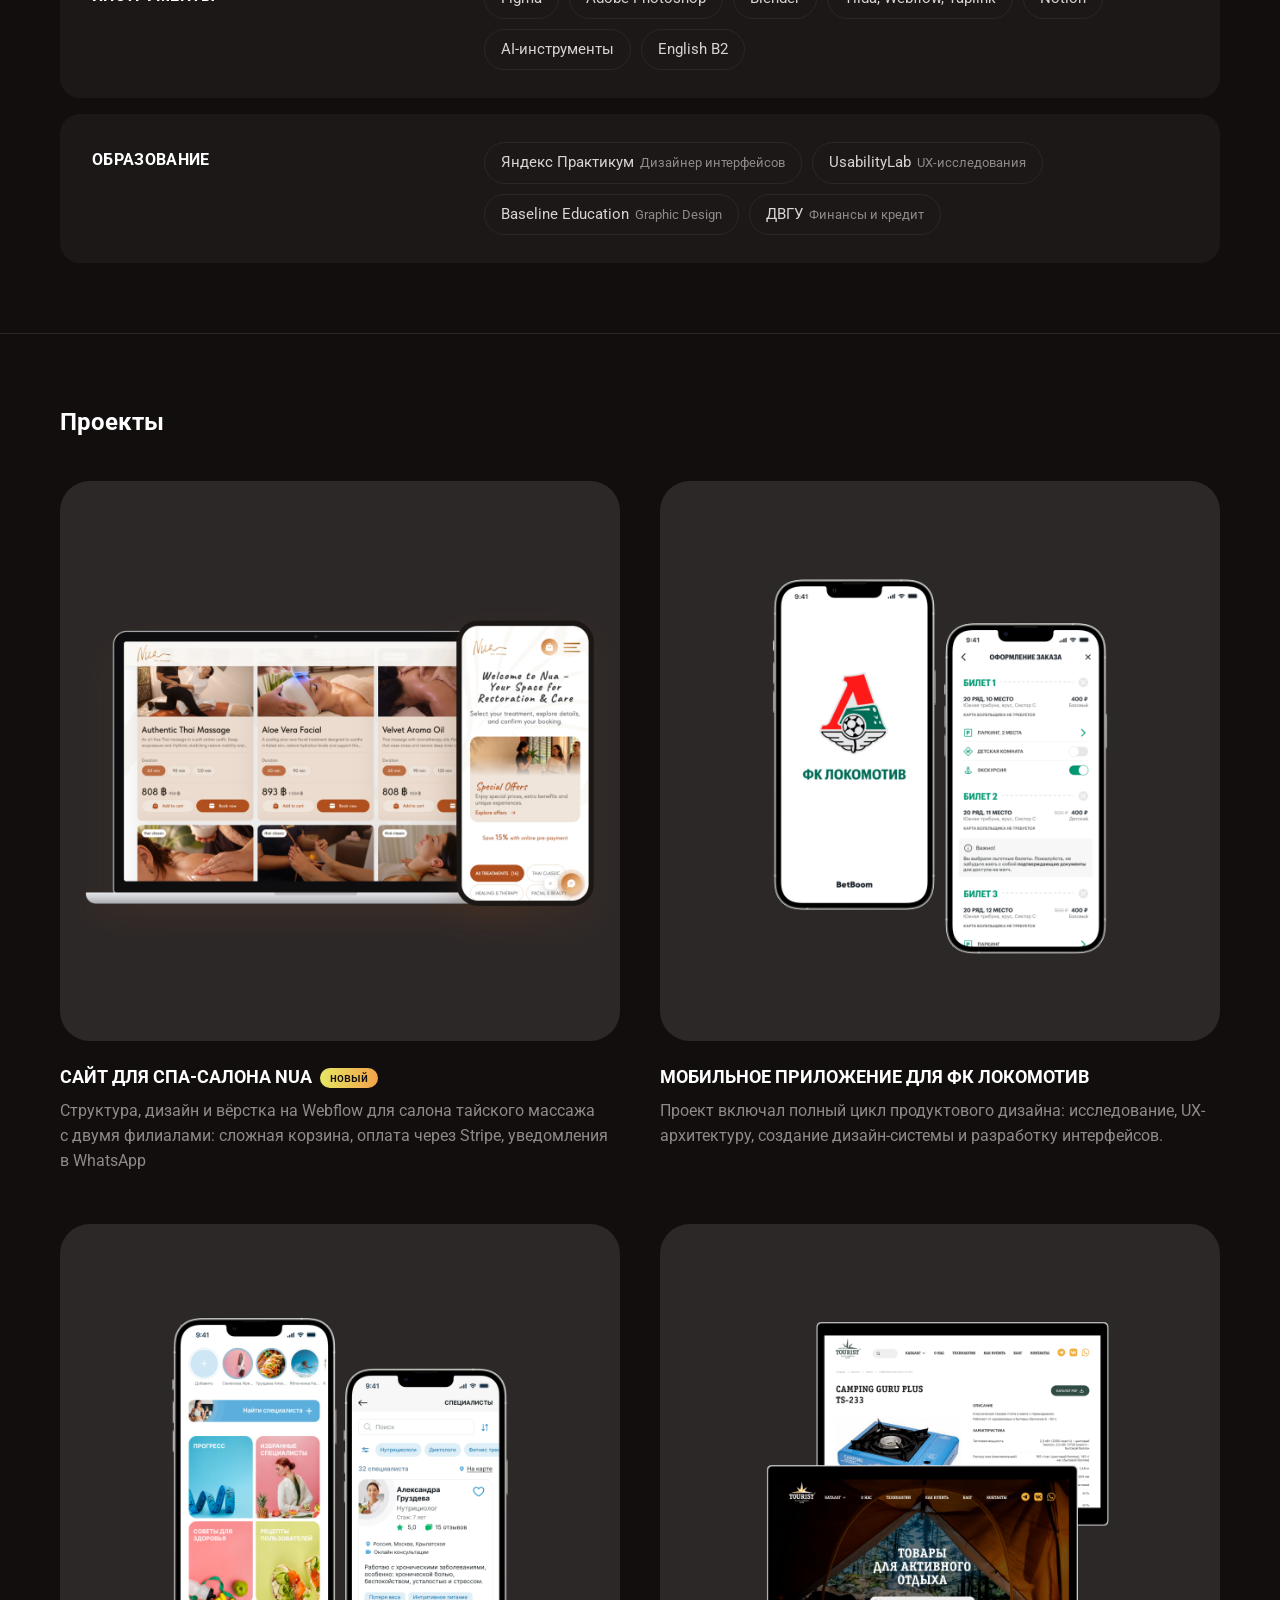
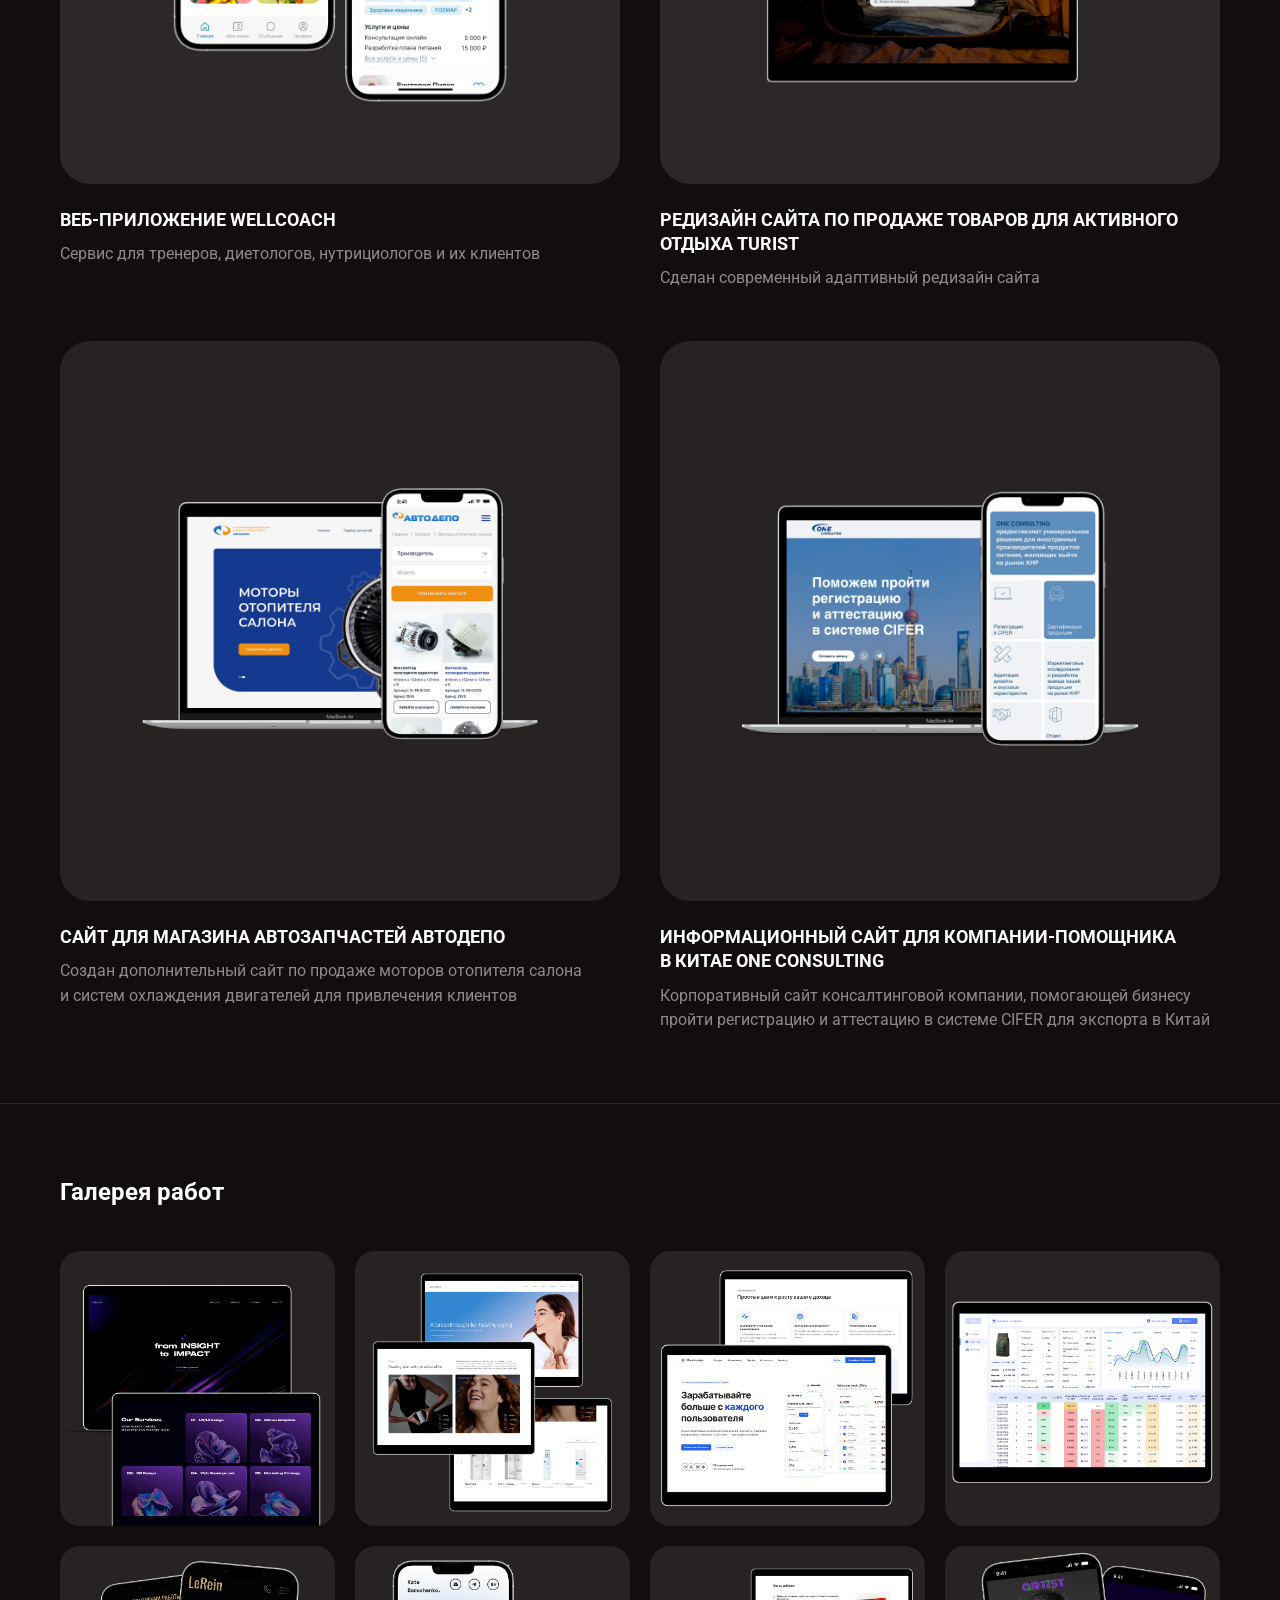
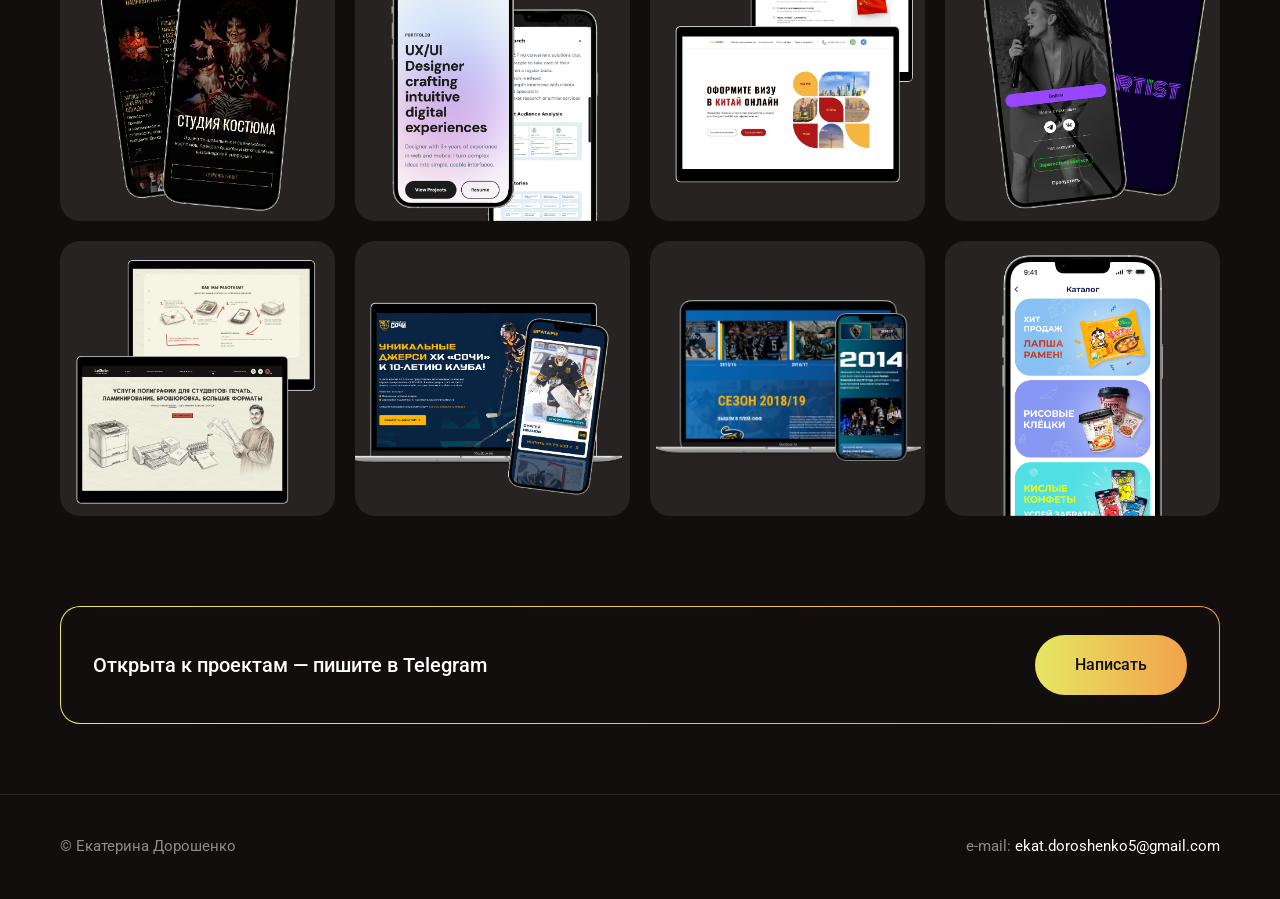
==== commit a5c8a82f: "Обложка Nua: подложка как у остальных проектов Co-Authored-By: Claude Opus 5.5 <noreply@anthropic.co" ====
--- a/index.html
+++ b/index.html
@@ -89,7 +89,7 @@
         <h2 class="section__title">Проекты</h2>
         <div class="projects">
         <a class="project-card" href="projects/nua.html">
-          <div class="project-card__img"><img src="img/projects/nua.jpg?v=3" alt="Сайт для спа-салона Nua" loading="lazy"></div>
+          <div class="project-card__img"><img src="img/projects/nua.png?v=2" alt="Сайт для спа-салона Nua" loading="lazy"></div>
           <h3 class="project-card__title">Сайт для&nbsp;спа-салона Nua<span class="project-card__badge">новый</span></h3>
           <p class="project-card__text">Структура, дизайн и&nbsp;вёрстка на&nbsp;Webflow для&nbsp;салона тайского массажа с&nbsp;двумя филиалами: сложная корзина, оплата через Stripe, уведомления в&nbsp;WhatsApp</p>
         </a>
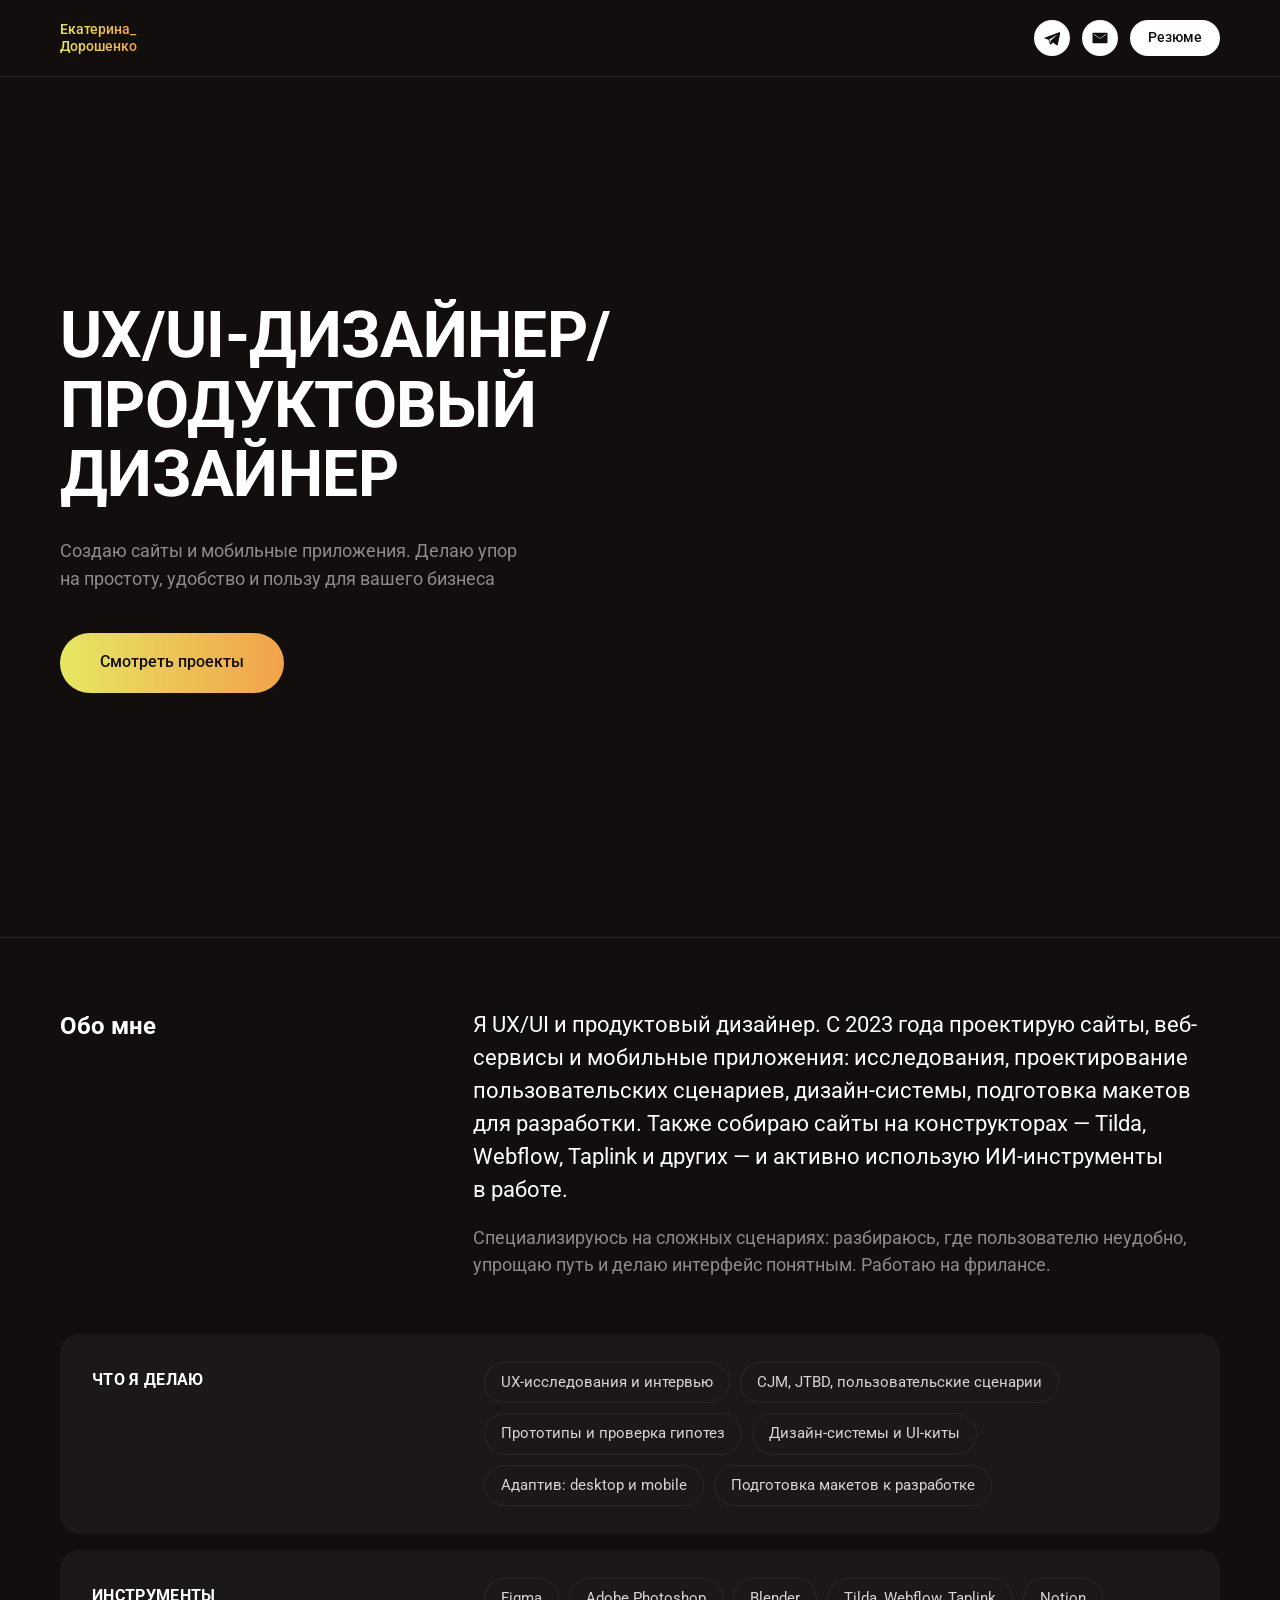
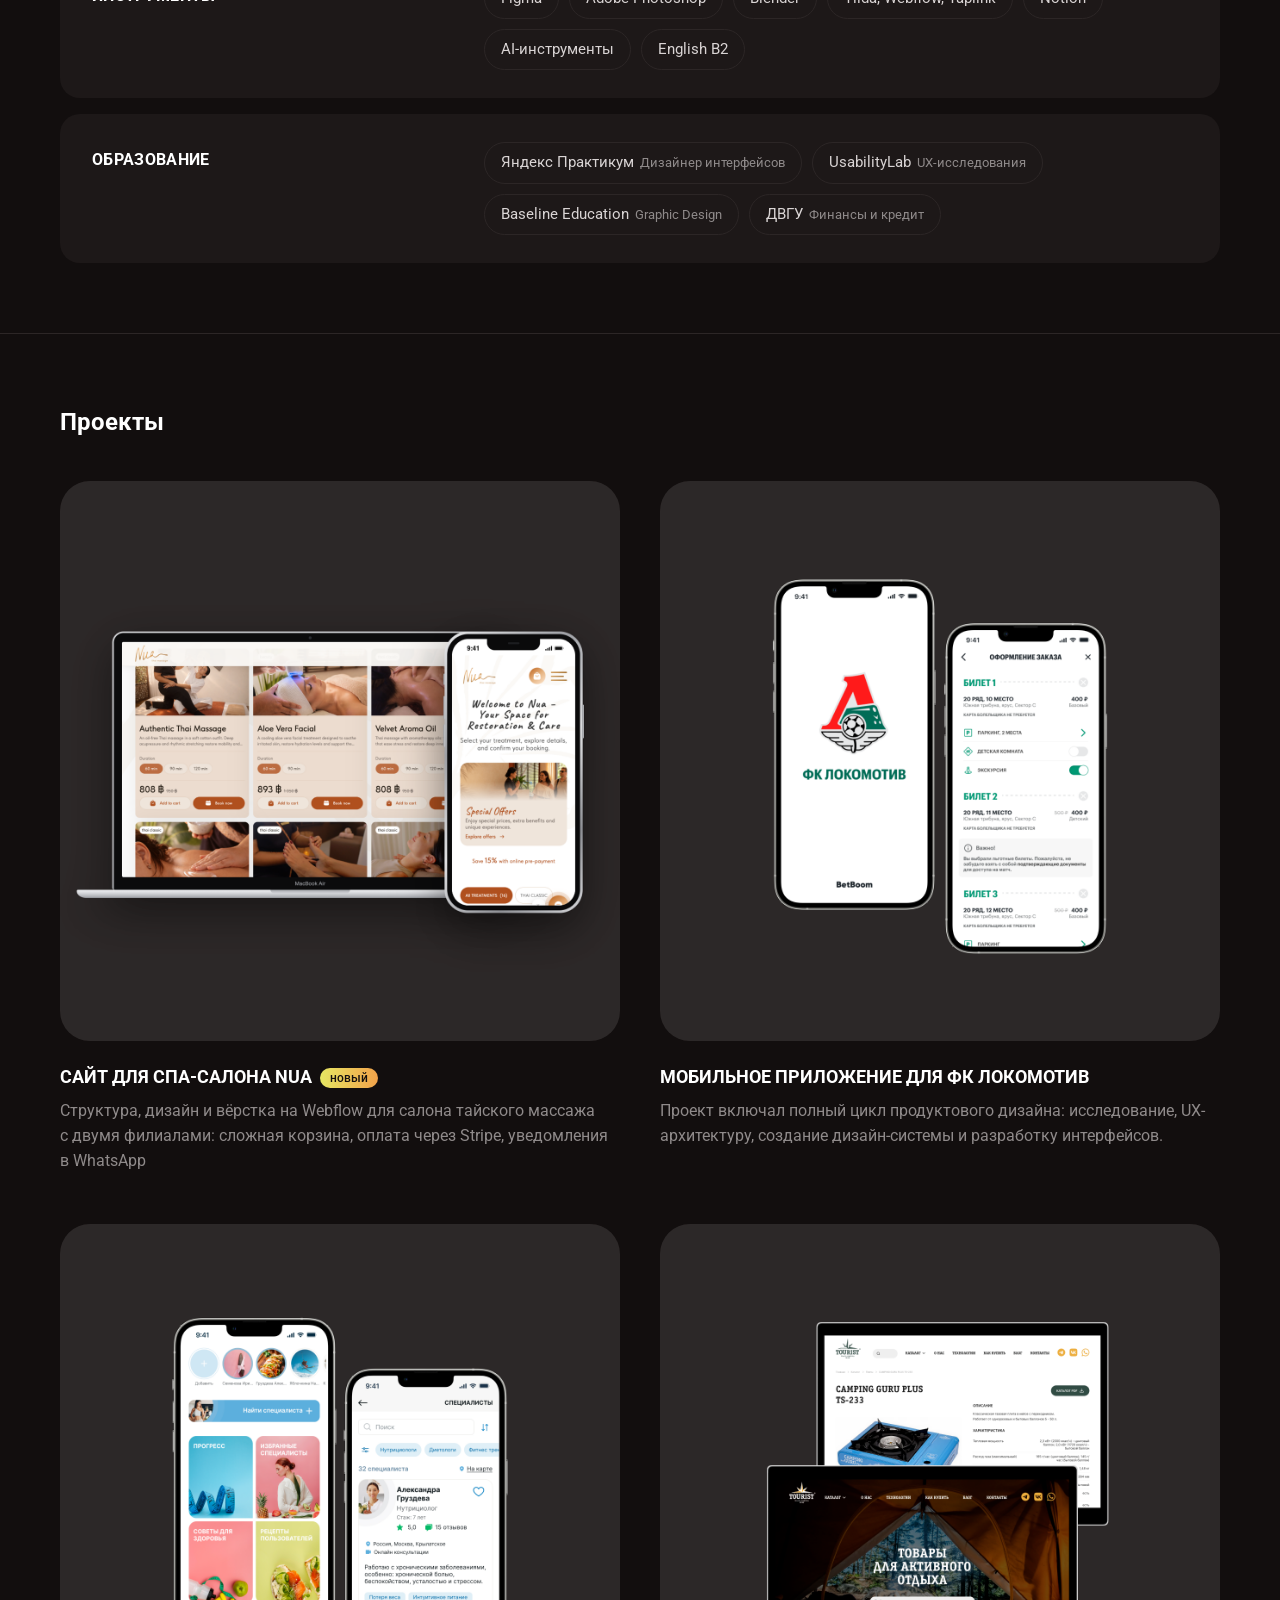
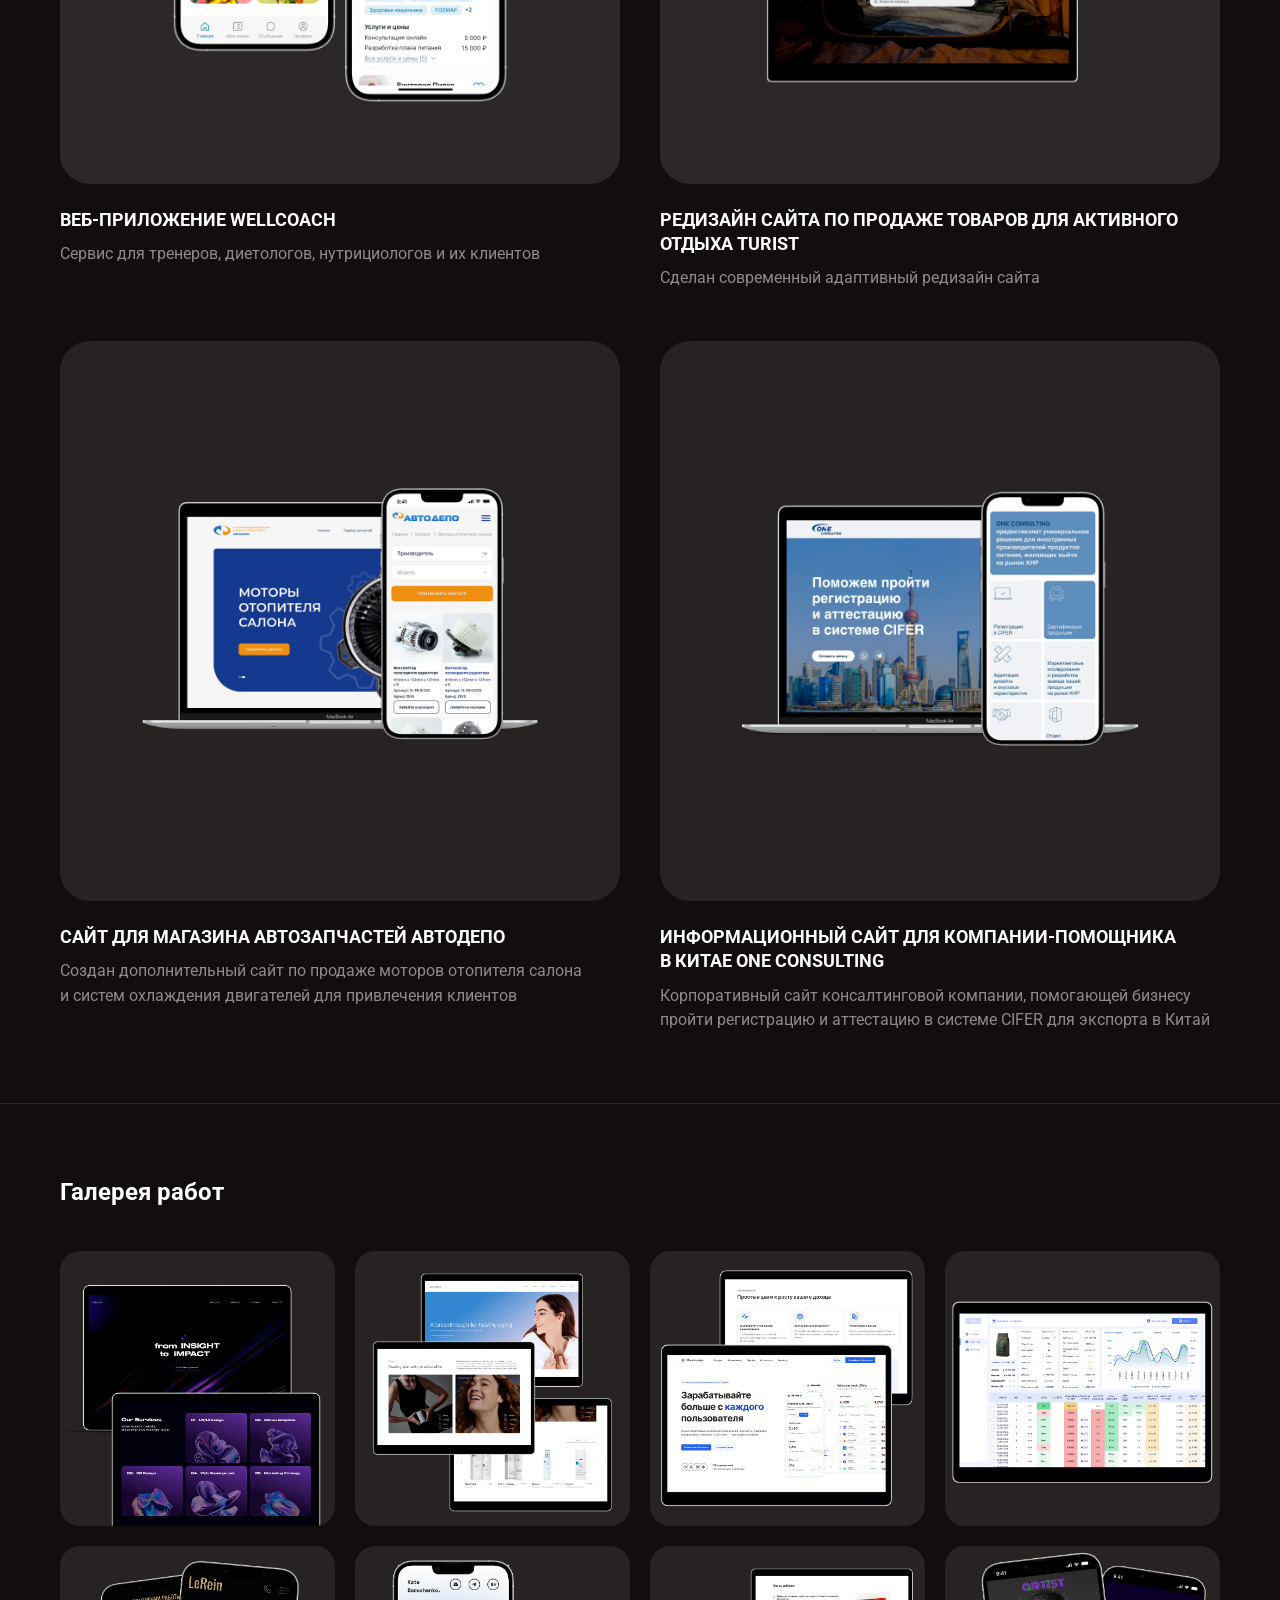
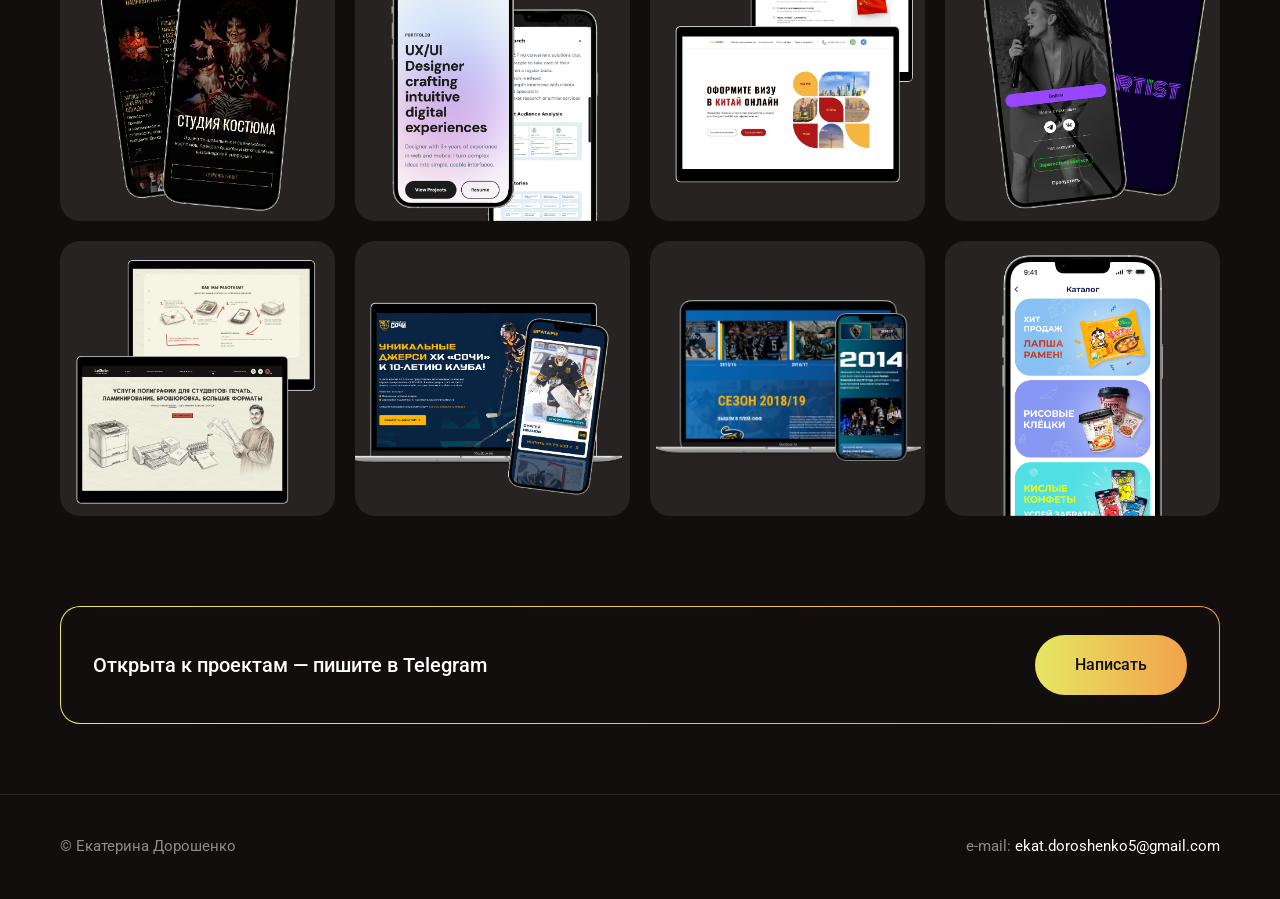
==== commit cc5557d8: "Обложка Nua: мокапы MacBook Air и iPhone как у ONE Consulting Co-Authored-By: Claude Opus 5.5 <norep" ====
--- a/index.html
+++ b/index.html
@@ -89,7 +89,7 @@
         <h2 class="section__title">Проекты</h2>
         <div class="projects">
         <a class="project-card" href="projects/nua.html">
-          <div class="project-card__img"><img src="img/projects/nua.png?v=2" alt="Сайт для спа-салона Nua" loading="lazy"></div>
+          <div class="project-card__img"><img src="img/projects/nua.png?v=3" alt="Сайт для спа-салона Nua" loading="lazy"></div>
           <h3 class="project-card__title">Сайт для&nbsp;спа-салона Nua<span class="project-card__badge">новый</span></h3>
           <p class="project-card__text">Структура, дизайн и&nbsp;вёрстка на&nbsp;Webflow для&nbsp;салона тайского массажа с&nbsp;двумя филиалами: сложная корзина, оплата через Stripe, уведомления в&nbsp;WhatsApp</p>
         </a>
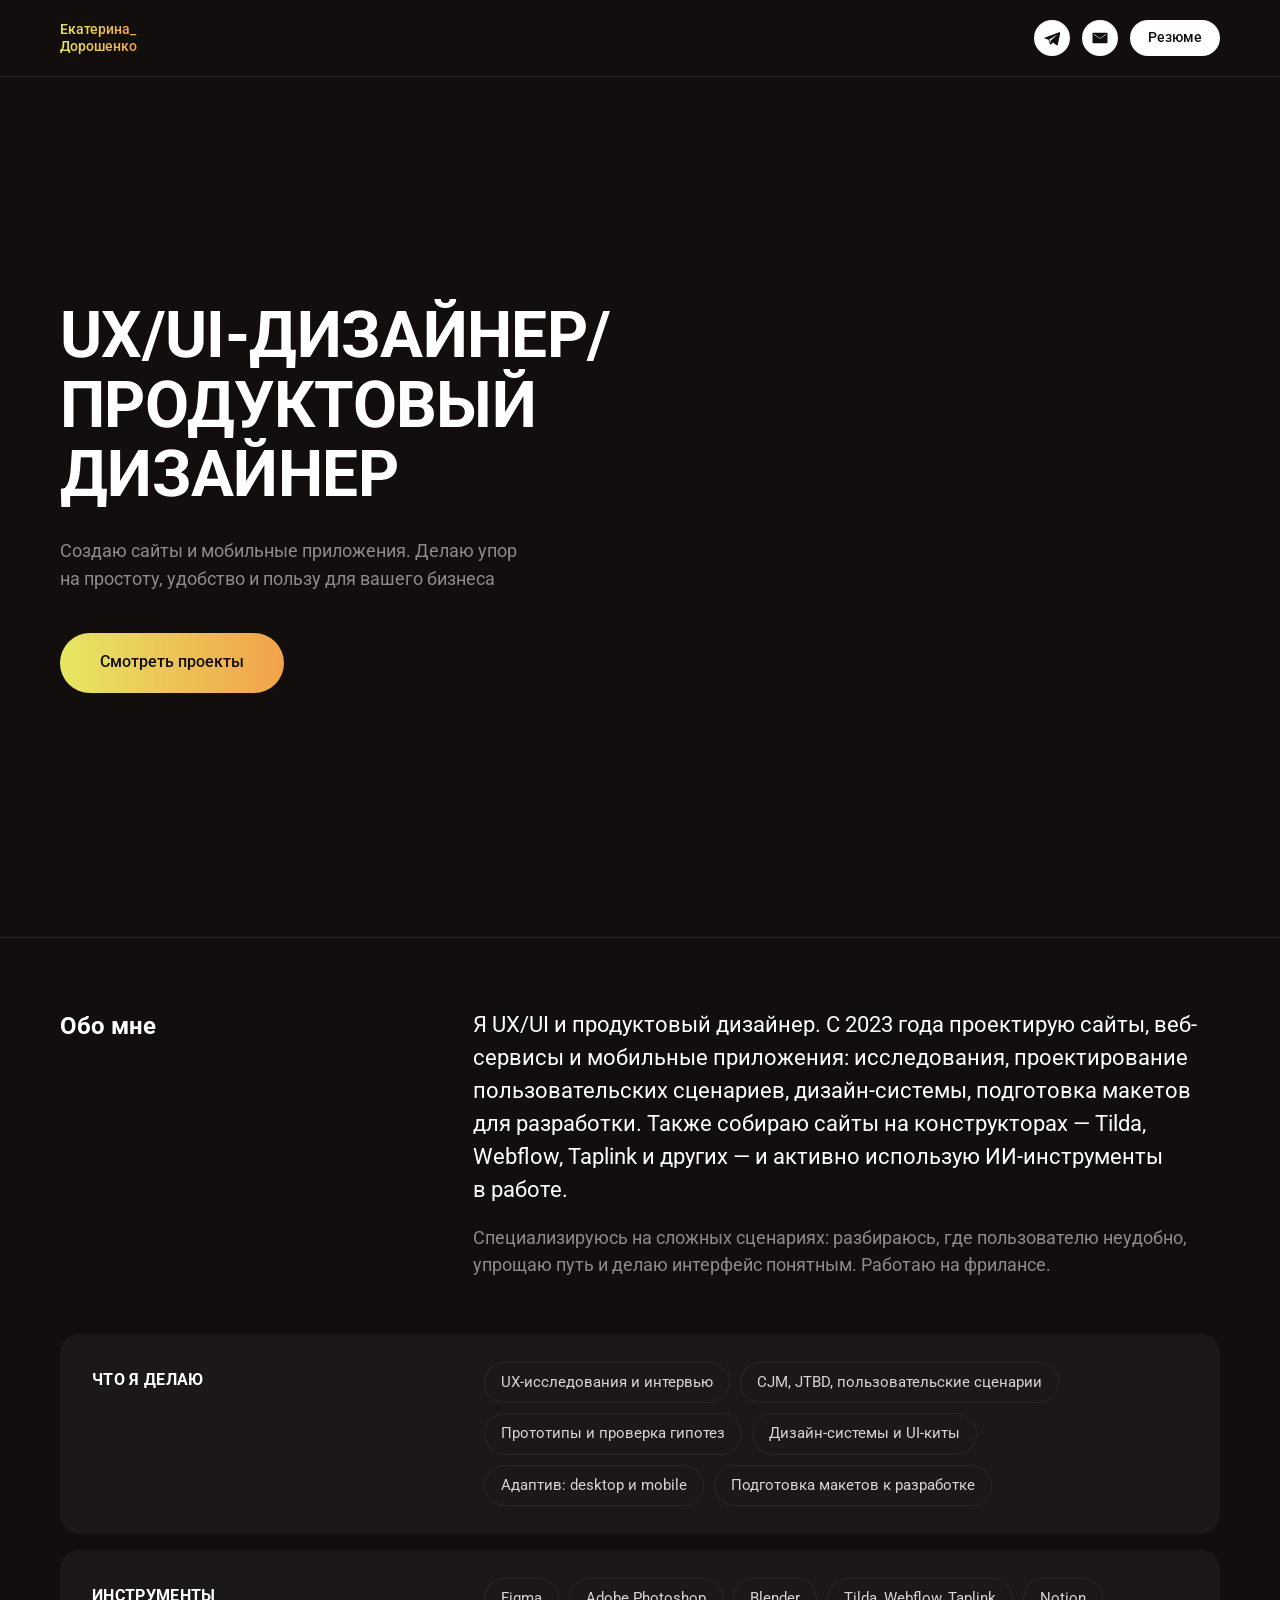
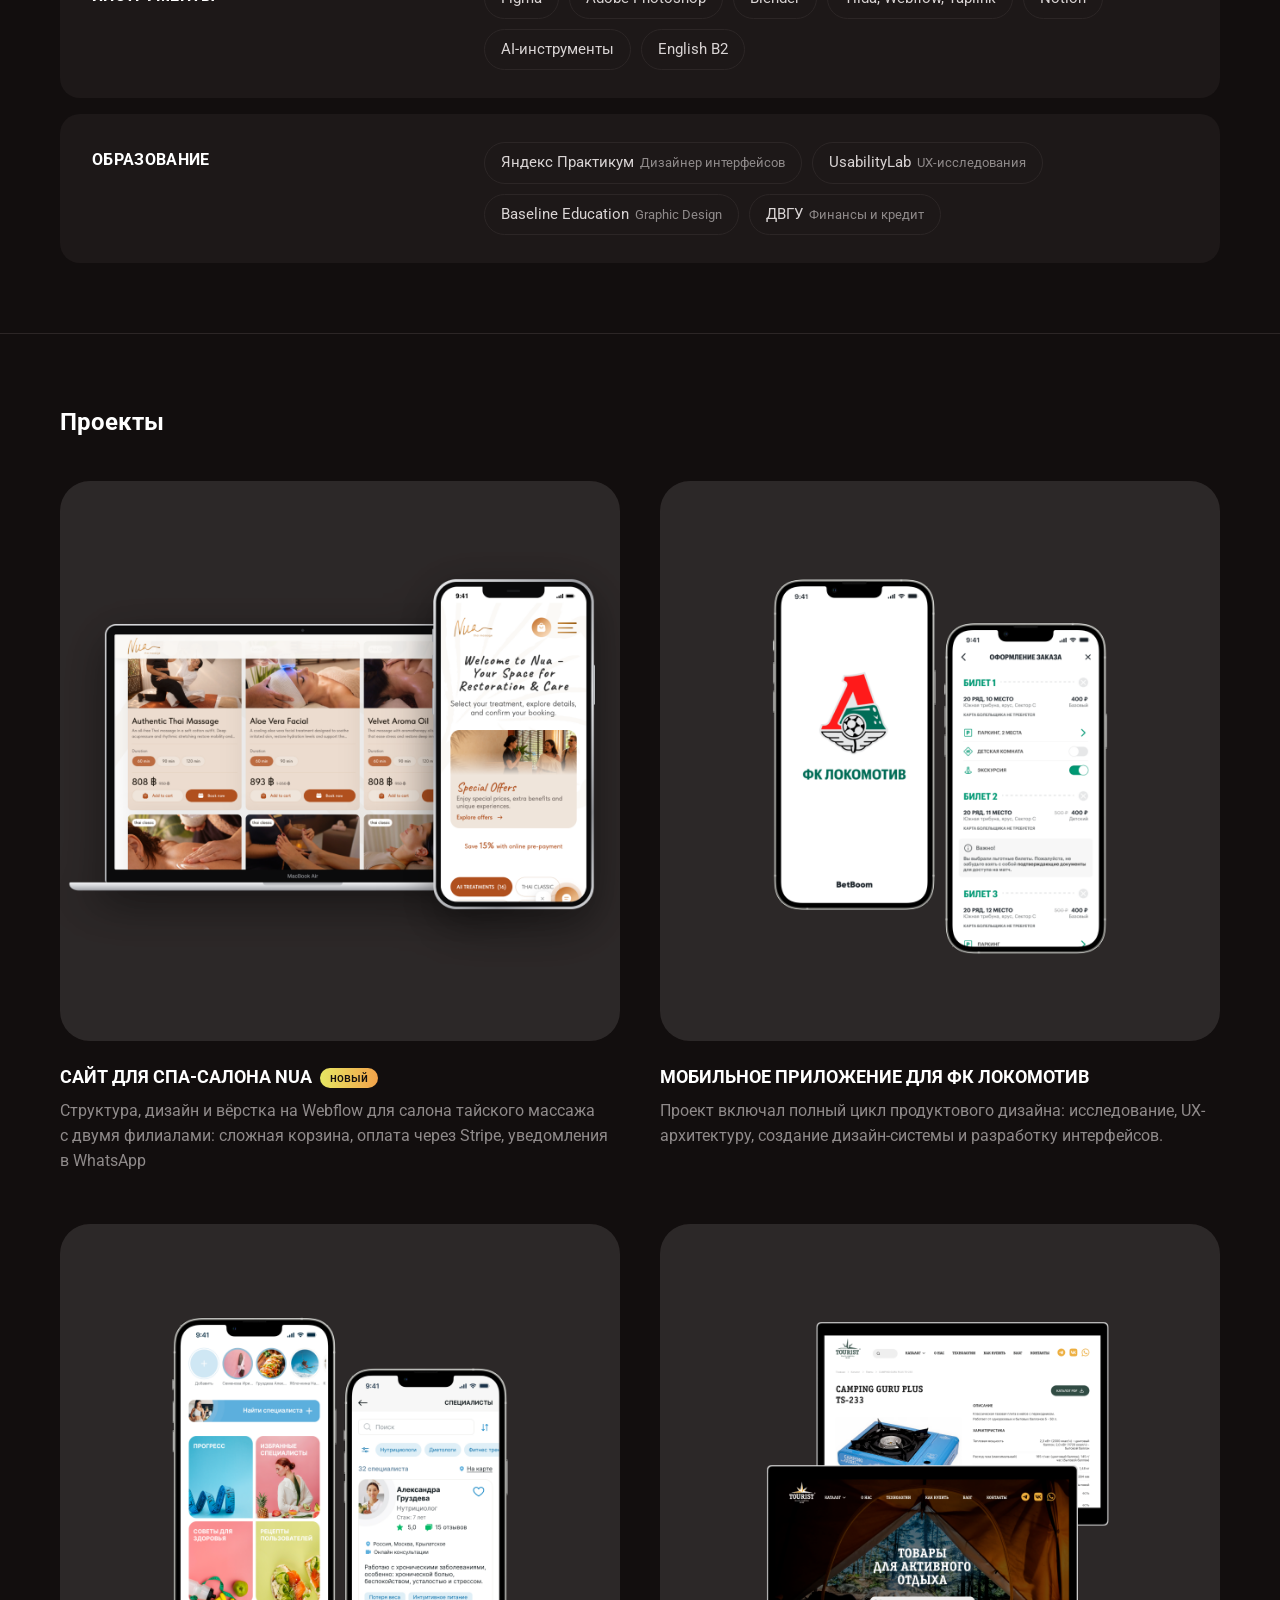
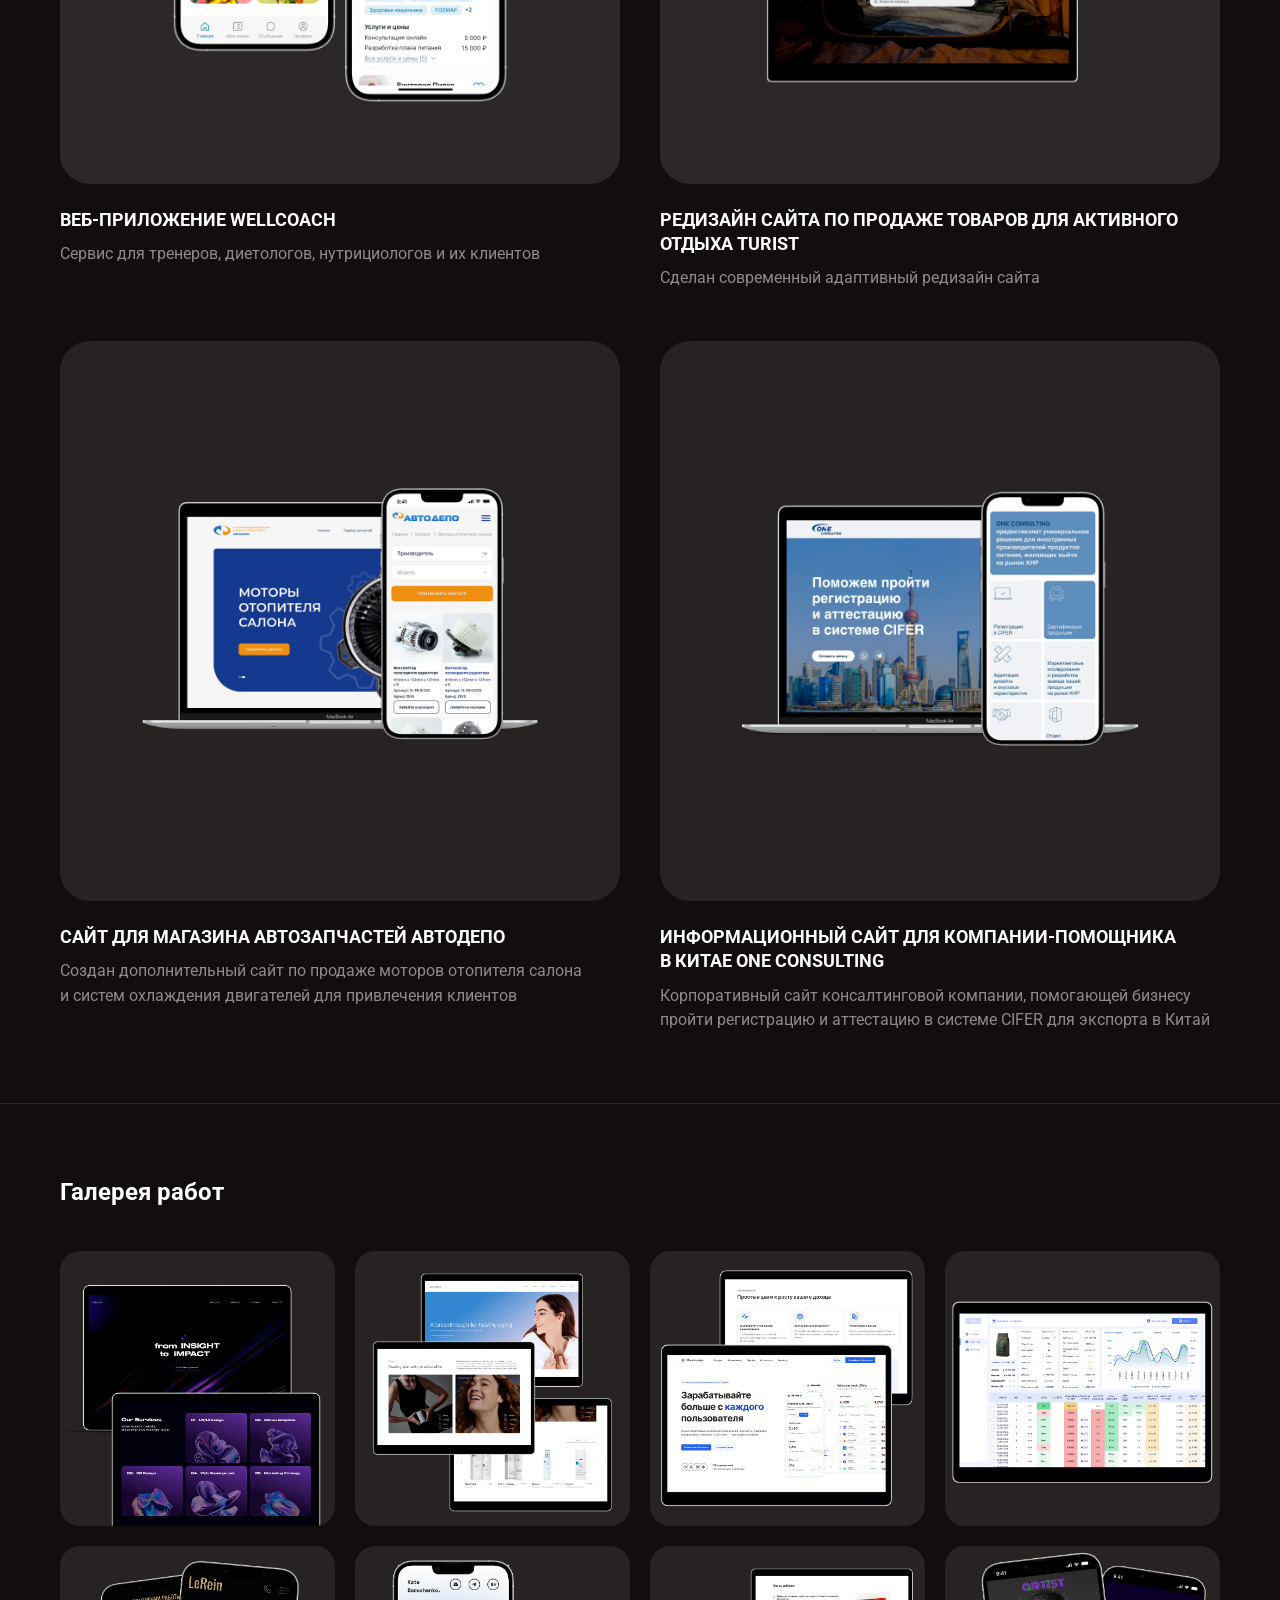
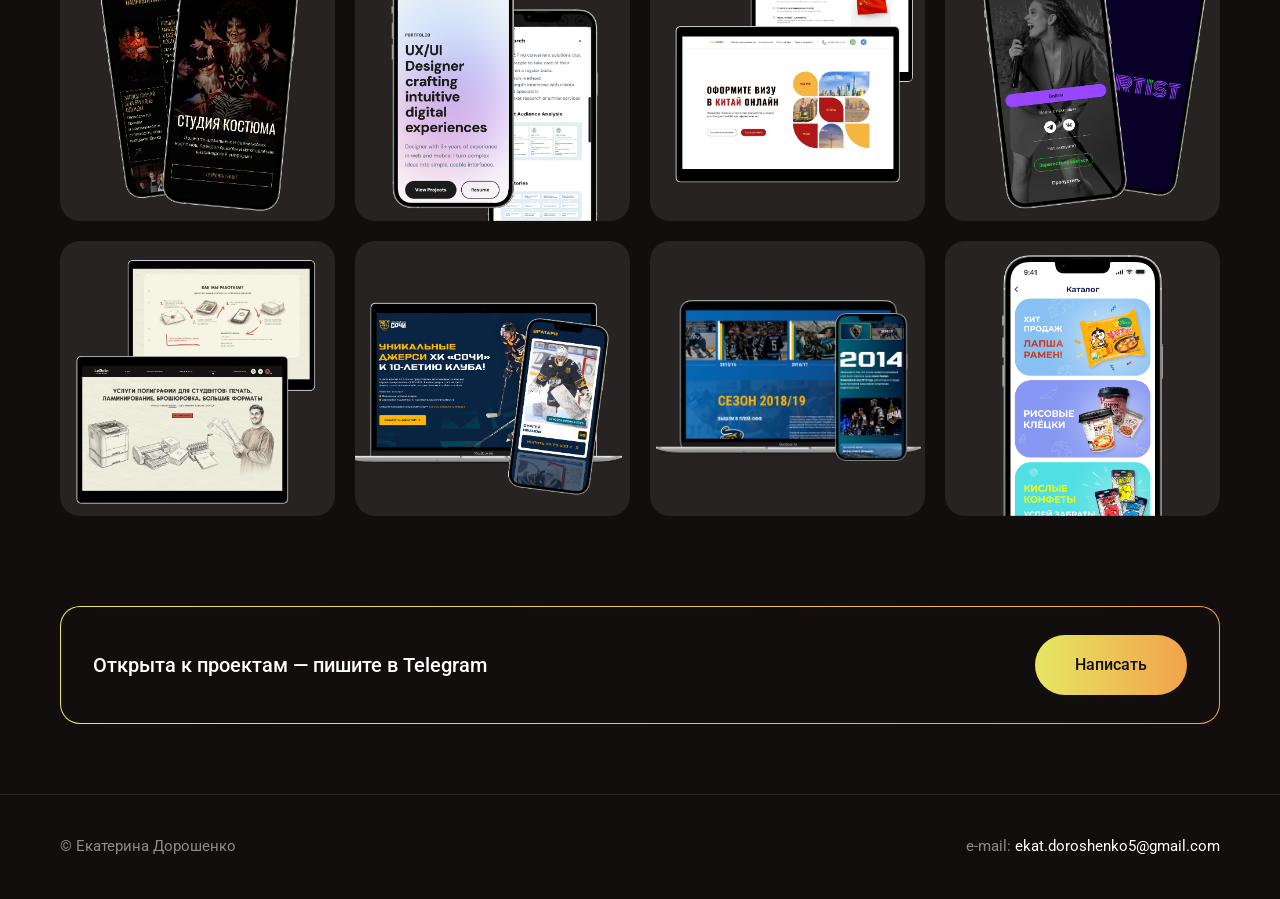
==== commit 09590cde: "Обложка Nua: телефон крупнее Co-Authored-By: Claude Opus 5.5 <noreply@anthropic.com>" ====
--- a/index.html
+++ b/index.html
@@ -89,7 +89,7 @@
         <h2 class="section__title">Проекты</h2>
         <div class="projects">
         <a class="project-card" href="projects/nua.html">
-          <div class="project-card__img"><img src="img/projects/nua.png?v=3" alt="Сайт для спа-салона Nua" loading="lazy"></div>
+          <div class="project-card__img"><img src="img/projects/nua.png?v=4" alt="Сайт для спа-салона Nua" loading="lazy"></div>
           <h3 class="project-card__title">Сайт для&nbsp;спа-салона Nua<span class="project-card__badge">новый</span></h3>
           <p class="project-card__text">Структура, дизайн и&nbsp;вёрстка на&nbsp;Webflow для&nbsp;салона тайского массажа с&nbsp;двумя филиалами: сложная корзина, оплата через Stripe, уведомления в&nbsp;WhatsApp</p>
         </a>
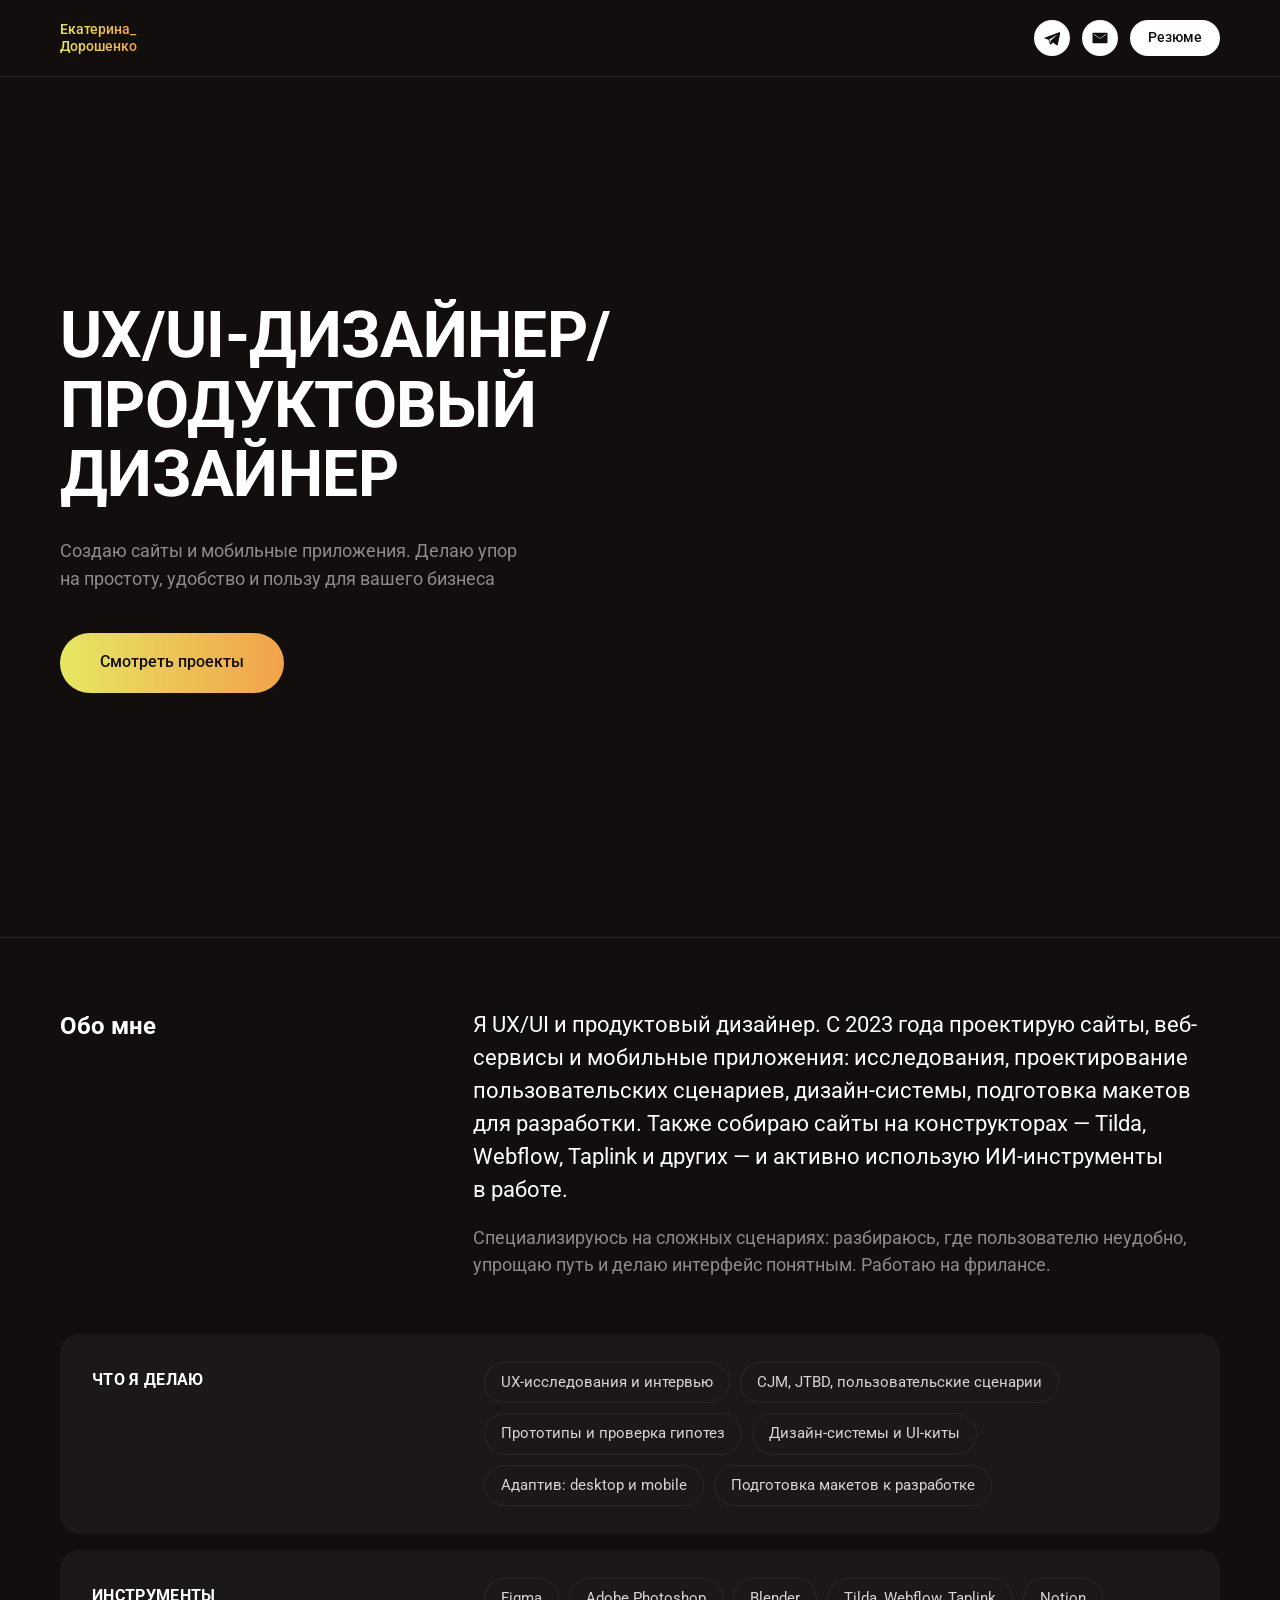
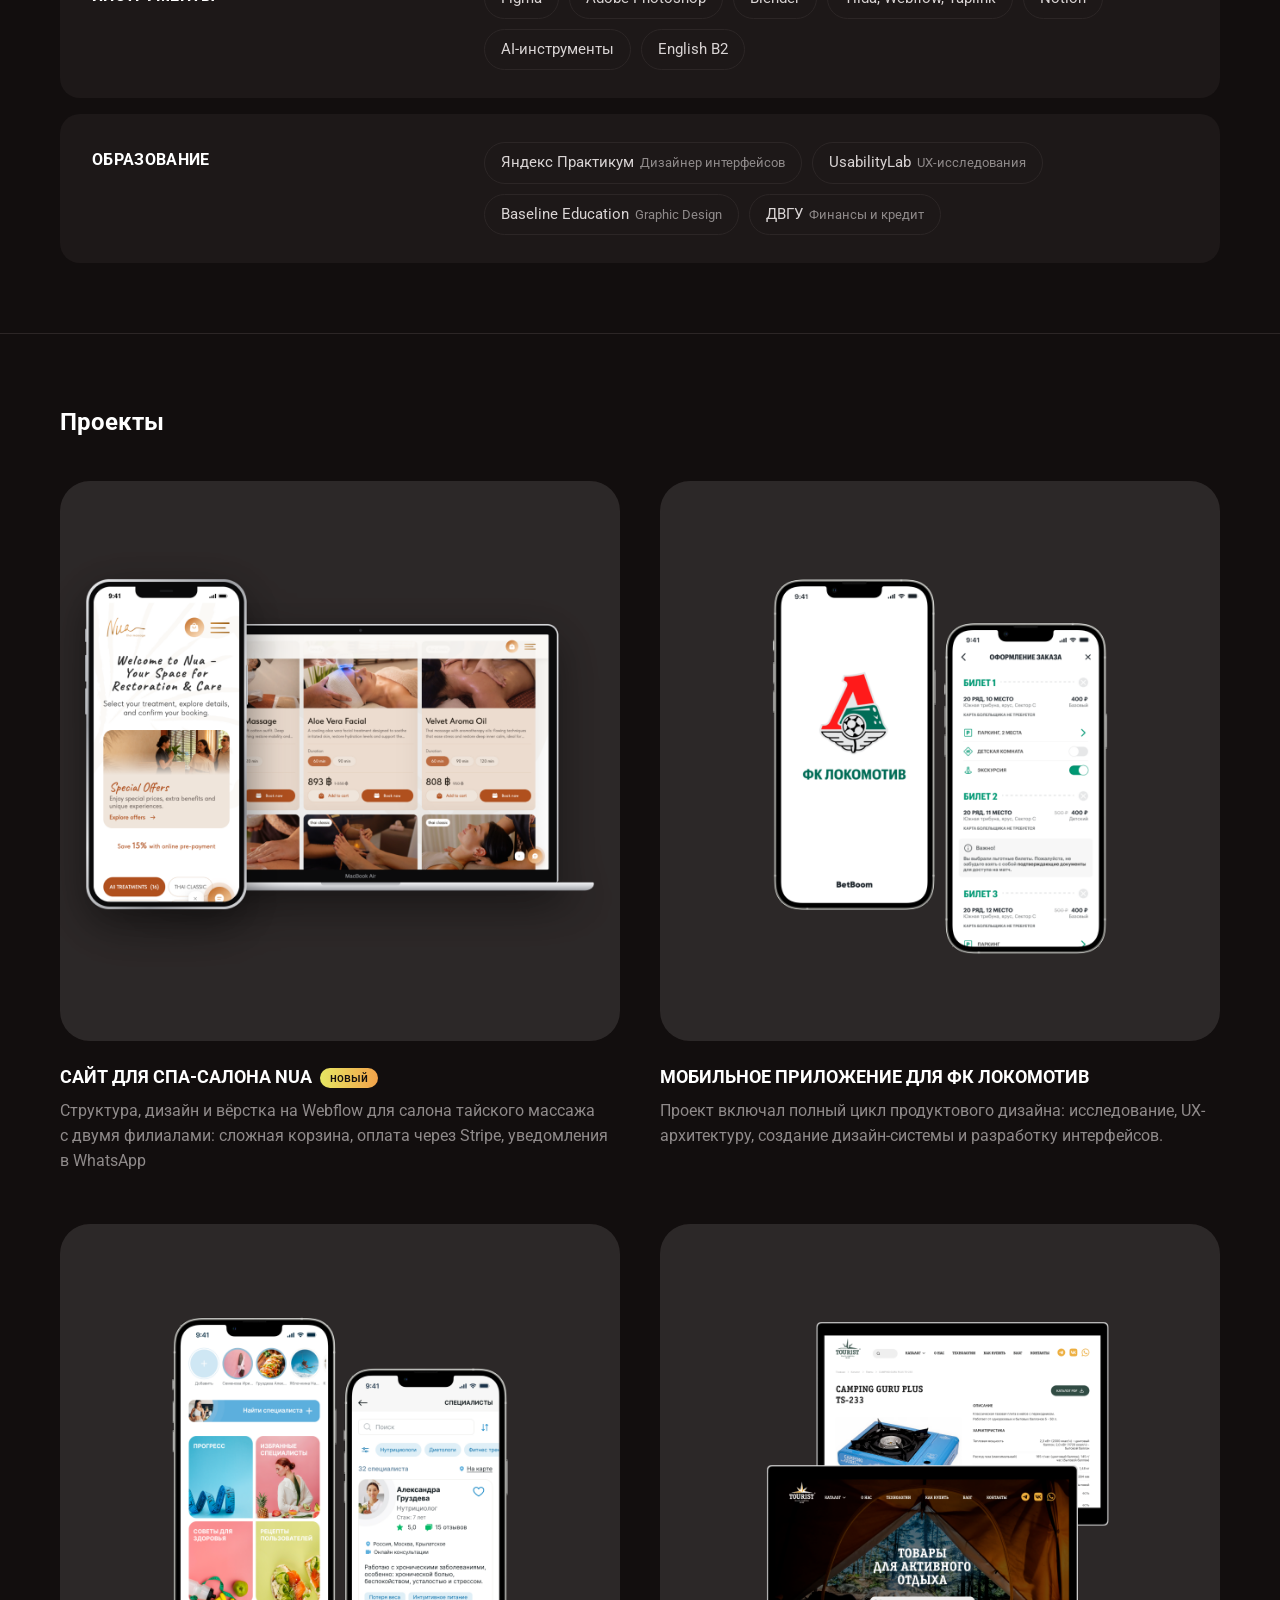
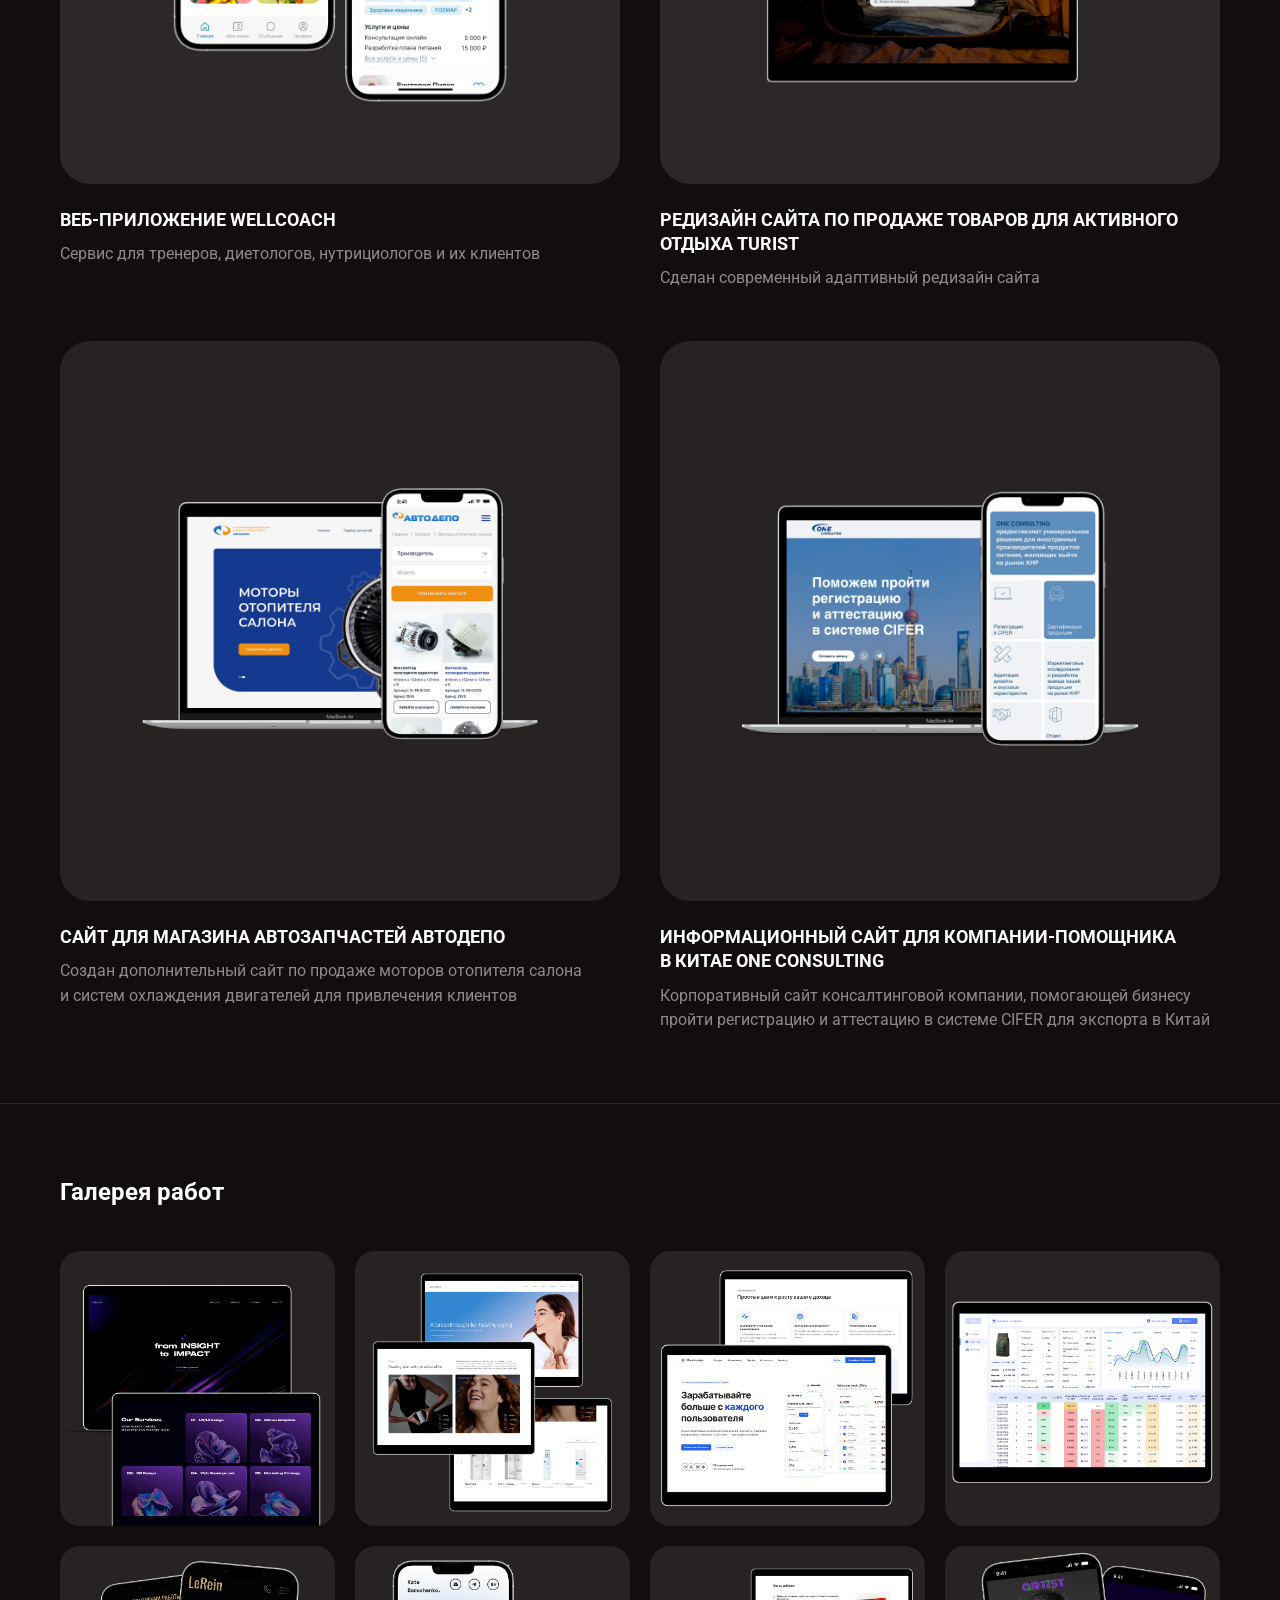
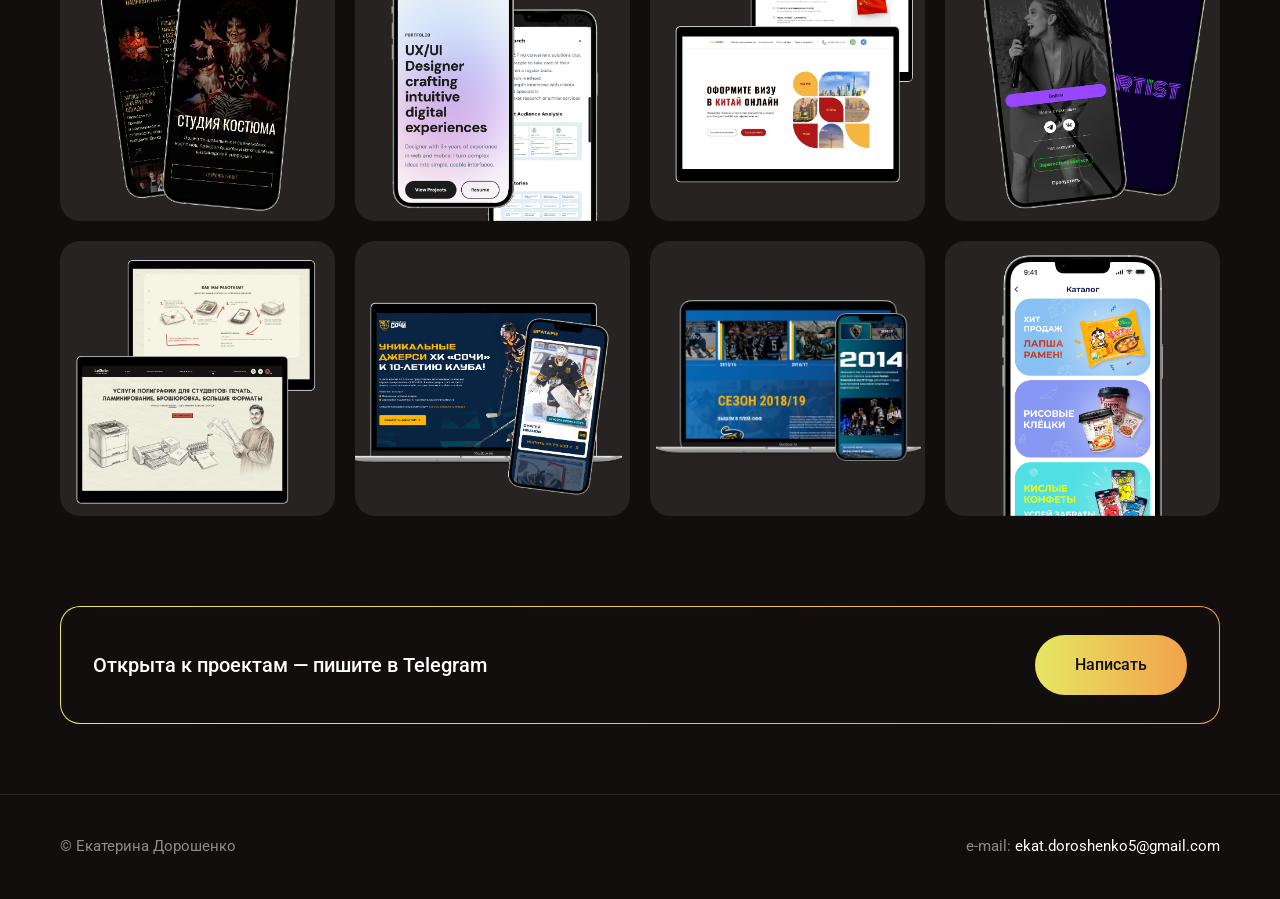
==== commit c966062a: "Обложка Nua: телефон слева Co-Authored-By: Claude Opus 5.5 <noreply@anthropic.com>" ====
--- a/index.html
+++ b/index.html
@@ -89,7 +89,7 @@
         <h2 class="section__title">Проекты</h2>
         <div class="projects">
         <a class="project-card" href="projects/nua.html">
-          <div class="project-card__img"><img src="img/projects/nua.png?v=4" alt="Сайт для спа-салона Nua" loading="lazy"></div>
+          <div class="project-card__img"><img src="img/projects/nua.png?v=5" alt="Сайт для спа-салона Nua" loading="lazy"></div>
           <h3 class="project-card__title">Сайт для&nbsp;спа-салона Nua<span class="project-card__badge">новый</span></h3>
           <p class="project-card__text">Структура, дизайн и&nbsp;вёрстка на&nbsp;Webflow для&nbsp;салона тайского массажа с&nbsp;двумя филиалами: сложная корзина, оплата через Stripe, уведомления в&nbsp;WhatsApp</p>
         </a>
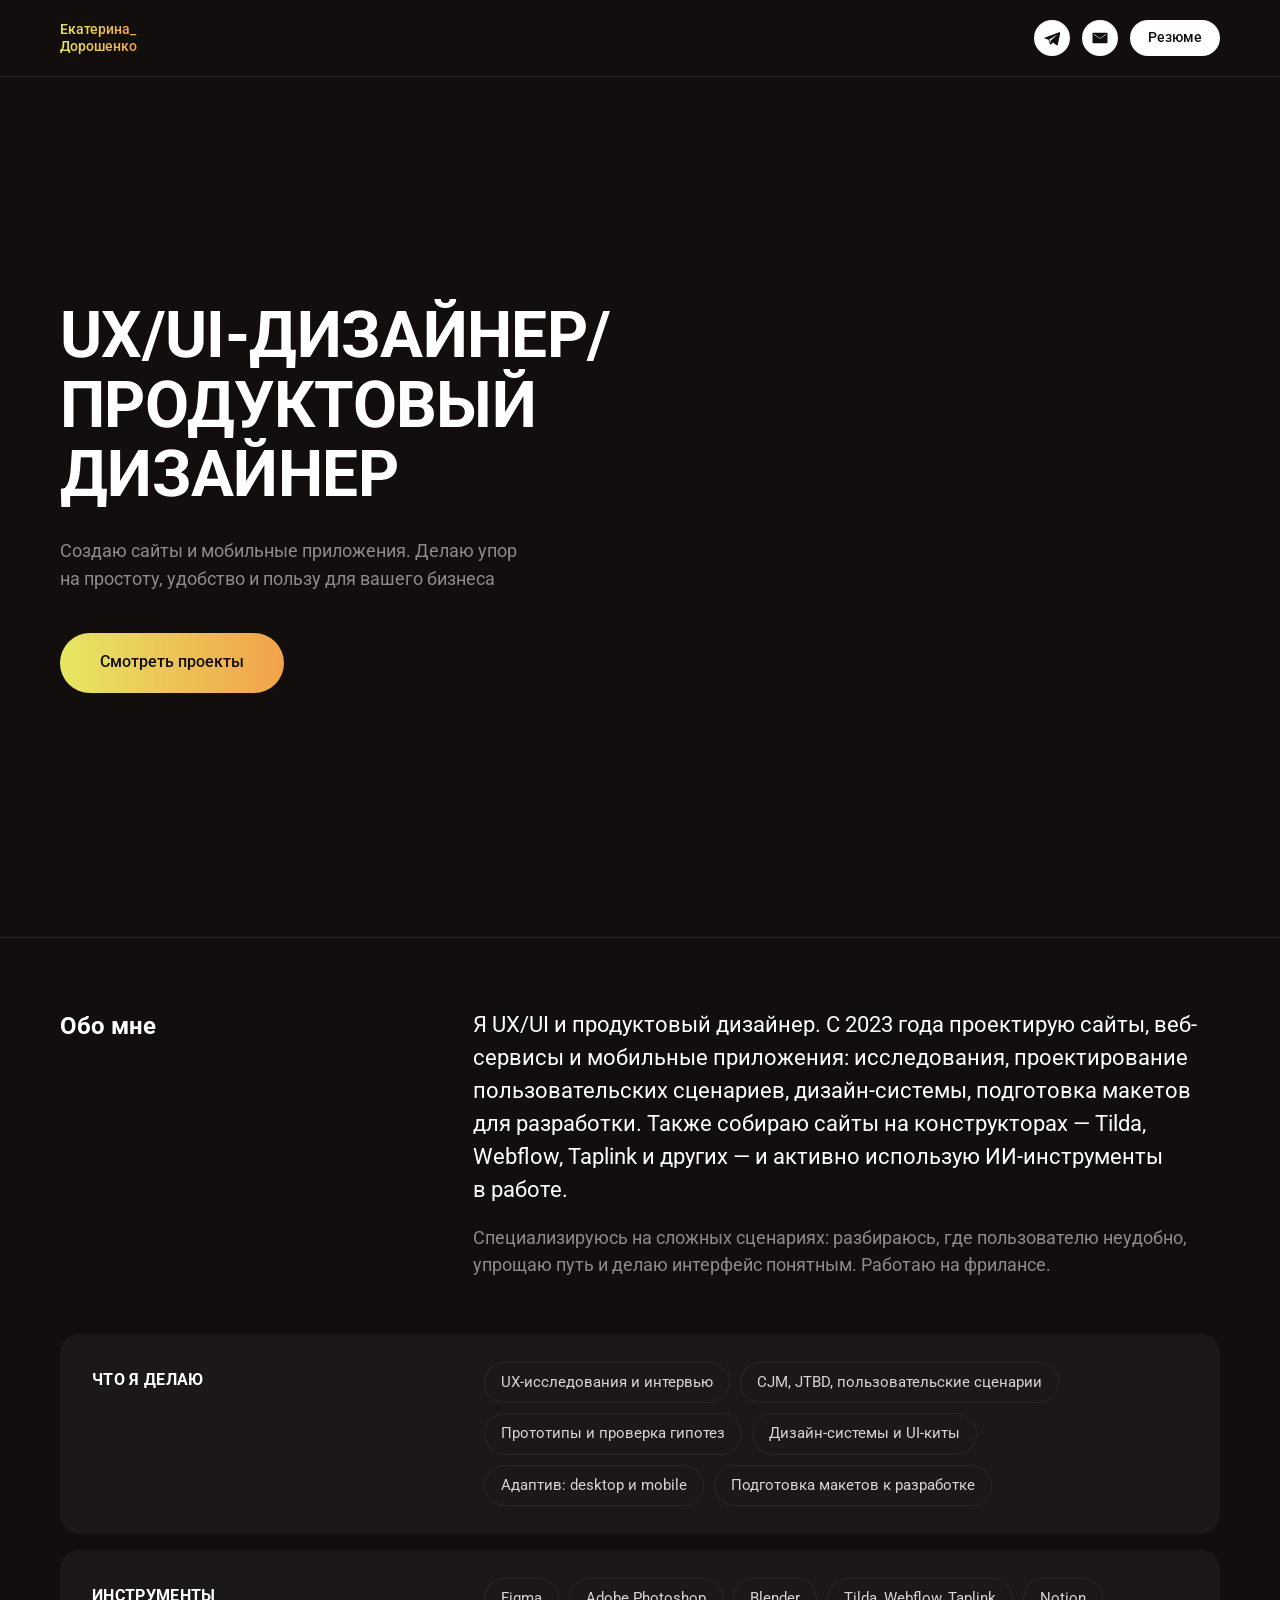
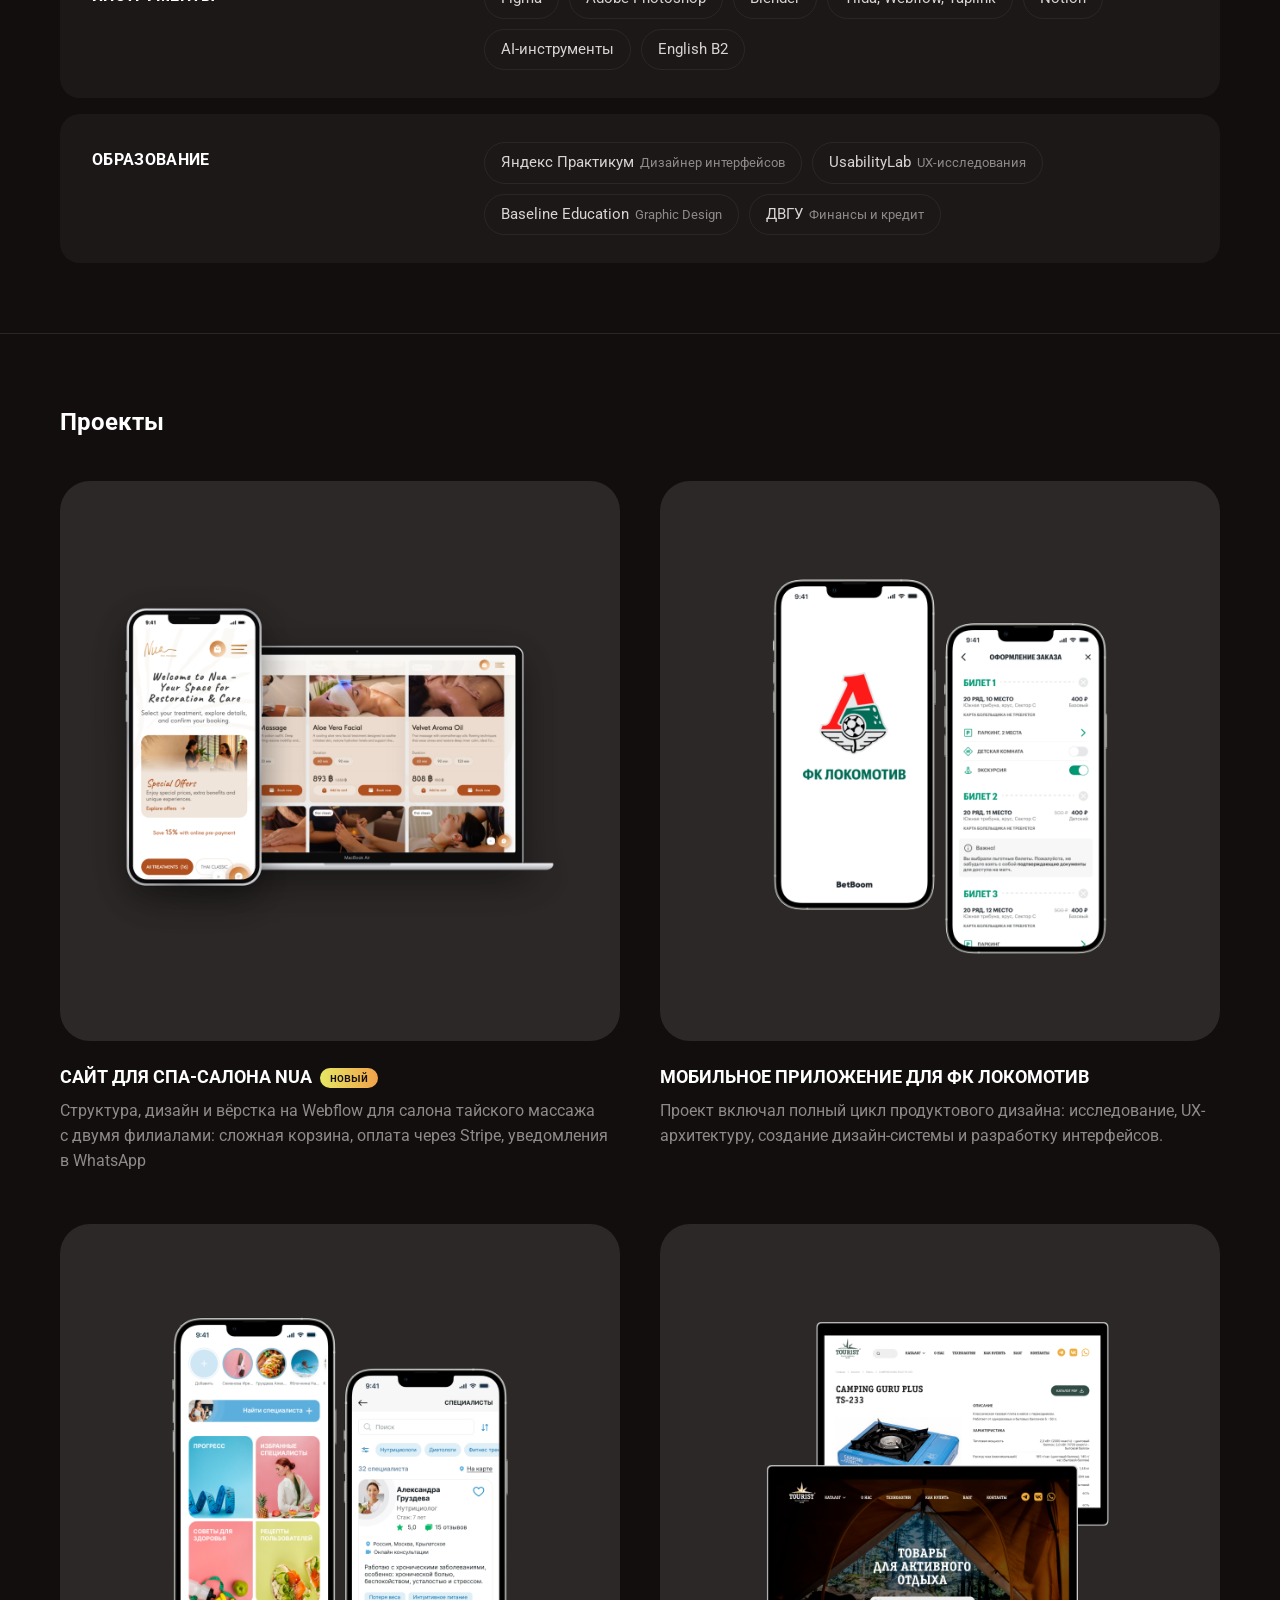
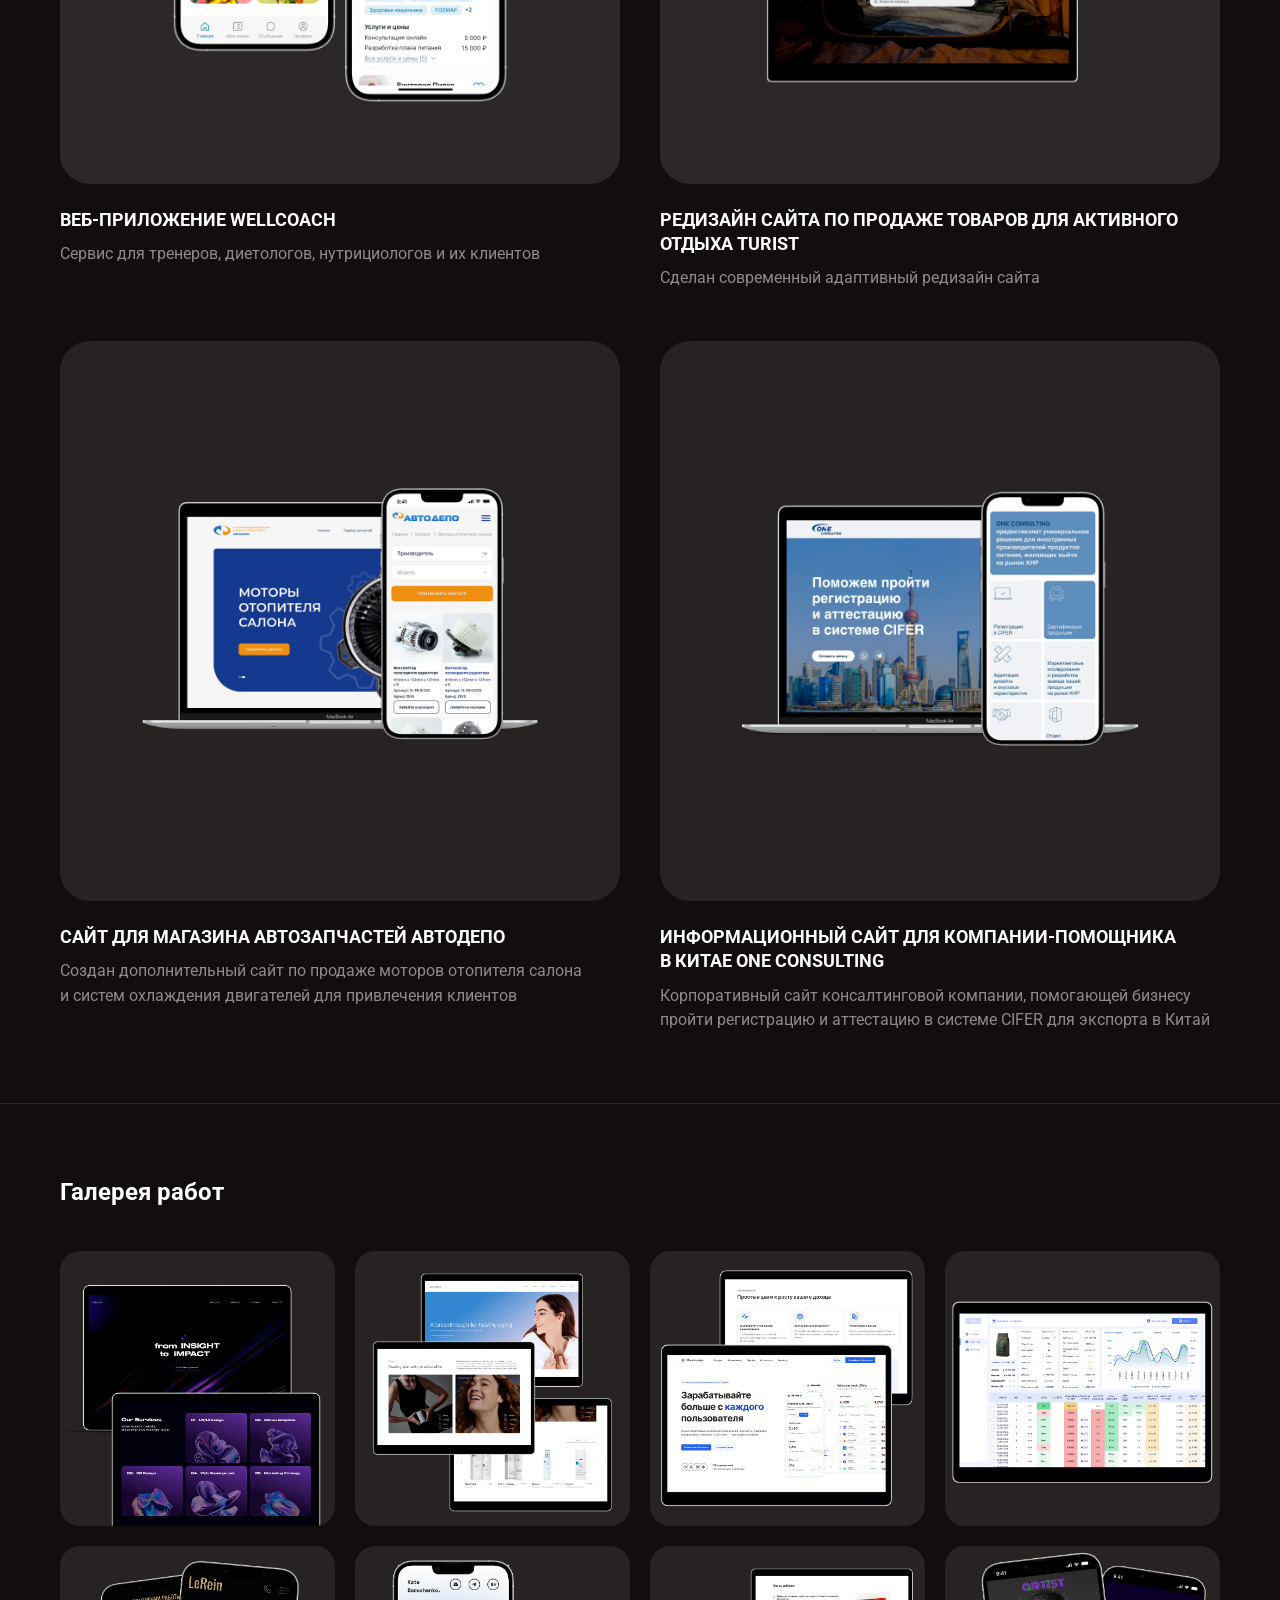
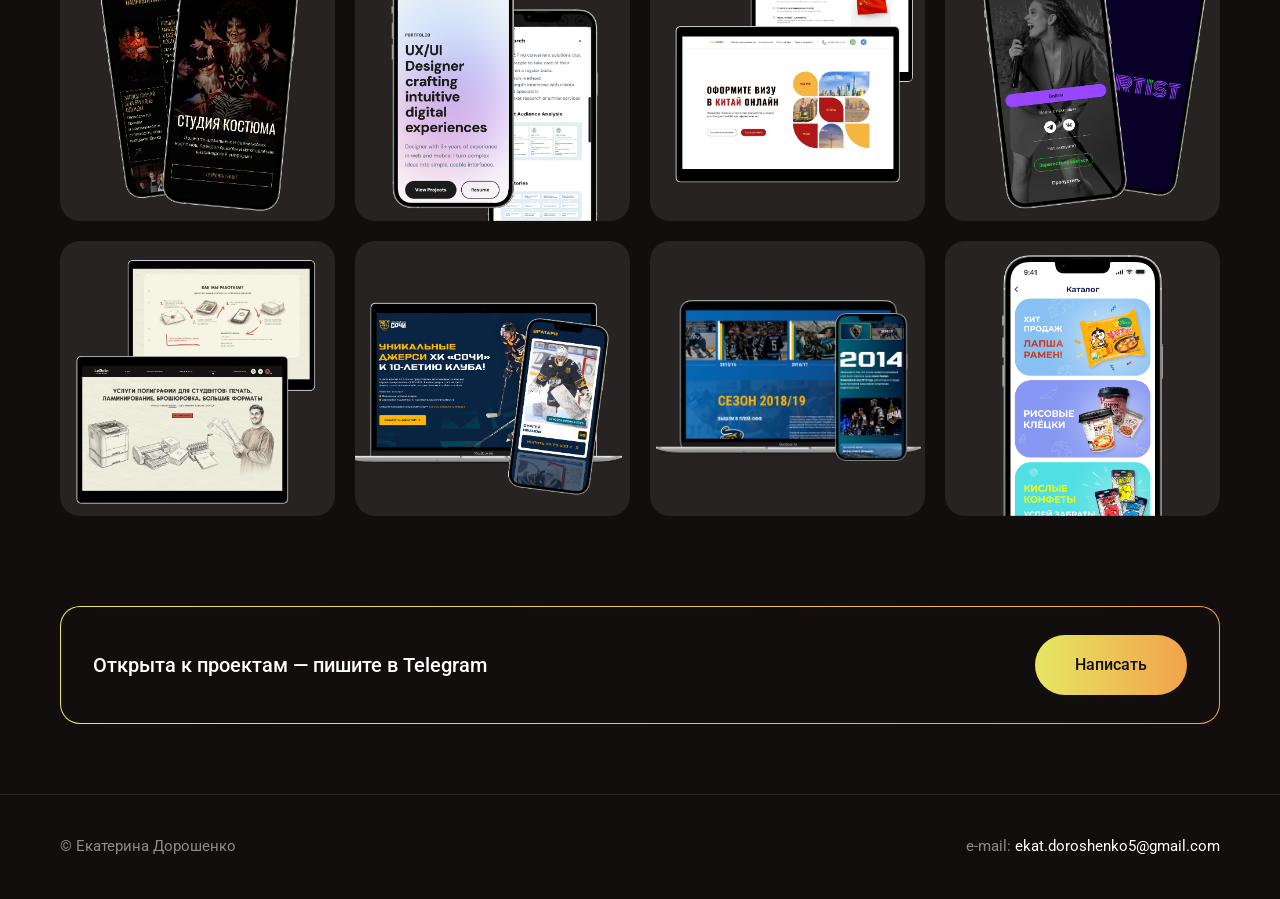
==== commit a586551d: "Обложка Nua: больше отступов от краёв Co-Authored-By: Claude Opus 5.5 <noreply@anthropic.com>" ====
--- a/index.html
+++ b/index.html
@@ -89,7 +89,7 @@
         <h2 class="section__title">Проекты</h2>
         <div class="projects">
         <a class="project-card" href="projects/nua.html">
-          <div class="project-card__img"><img src="img/projects/nua.png?v=5" alt="Сайт для спа-салона Nua" loading="lazy"></div>
+          <div class="project-card__img"><img src="img/projects/nua.png?v=6" alt="Сайт для спа-салона Nua" loading="lazy"></div>
           <h3 class="project-card__title">Сайт для&nbsp;спа-салона Nua<span class="project-card__badge">новый</span></h3>
           <p class="project-card__text">Структура, дизайн и&nbsp;вёрстка на&nbsp;Webflow для&nbsp;салона тайского массажа с&nbsp;двумя филиалами: сложная корзина, оплата через Stripe, уведомления в&nbsp;WhatsApp</p>
         </a>
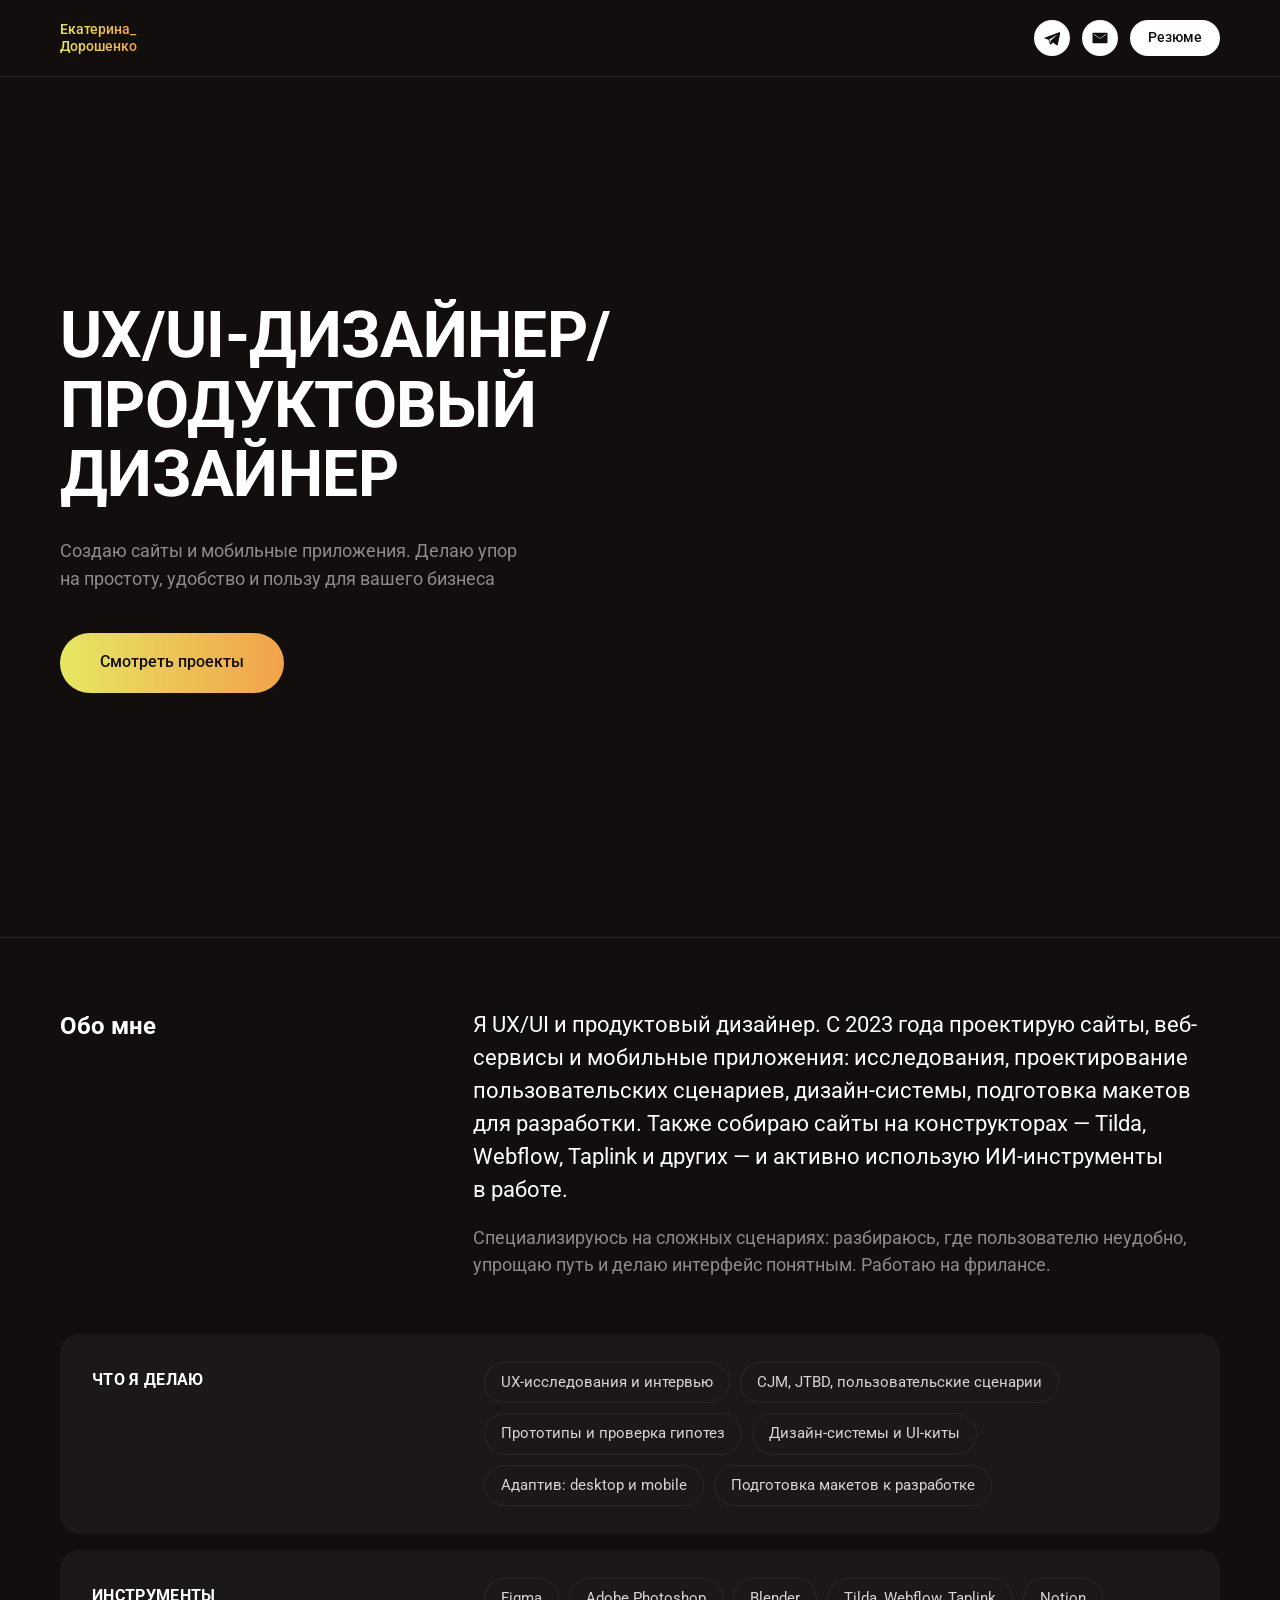
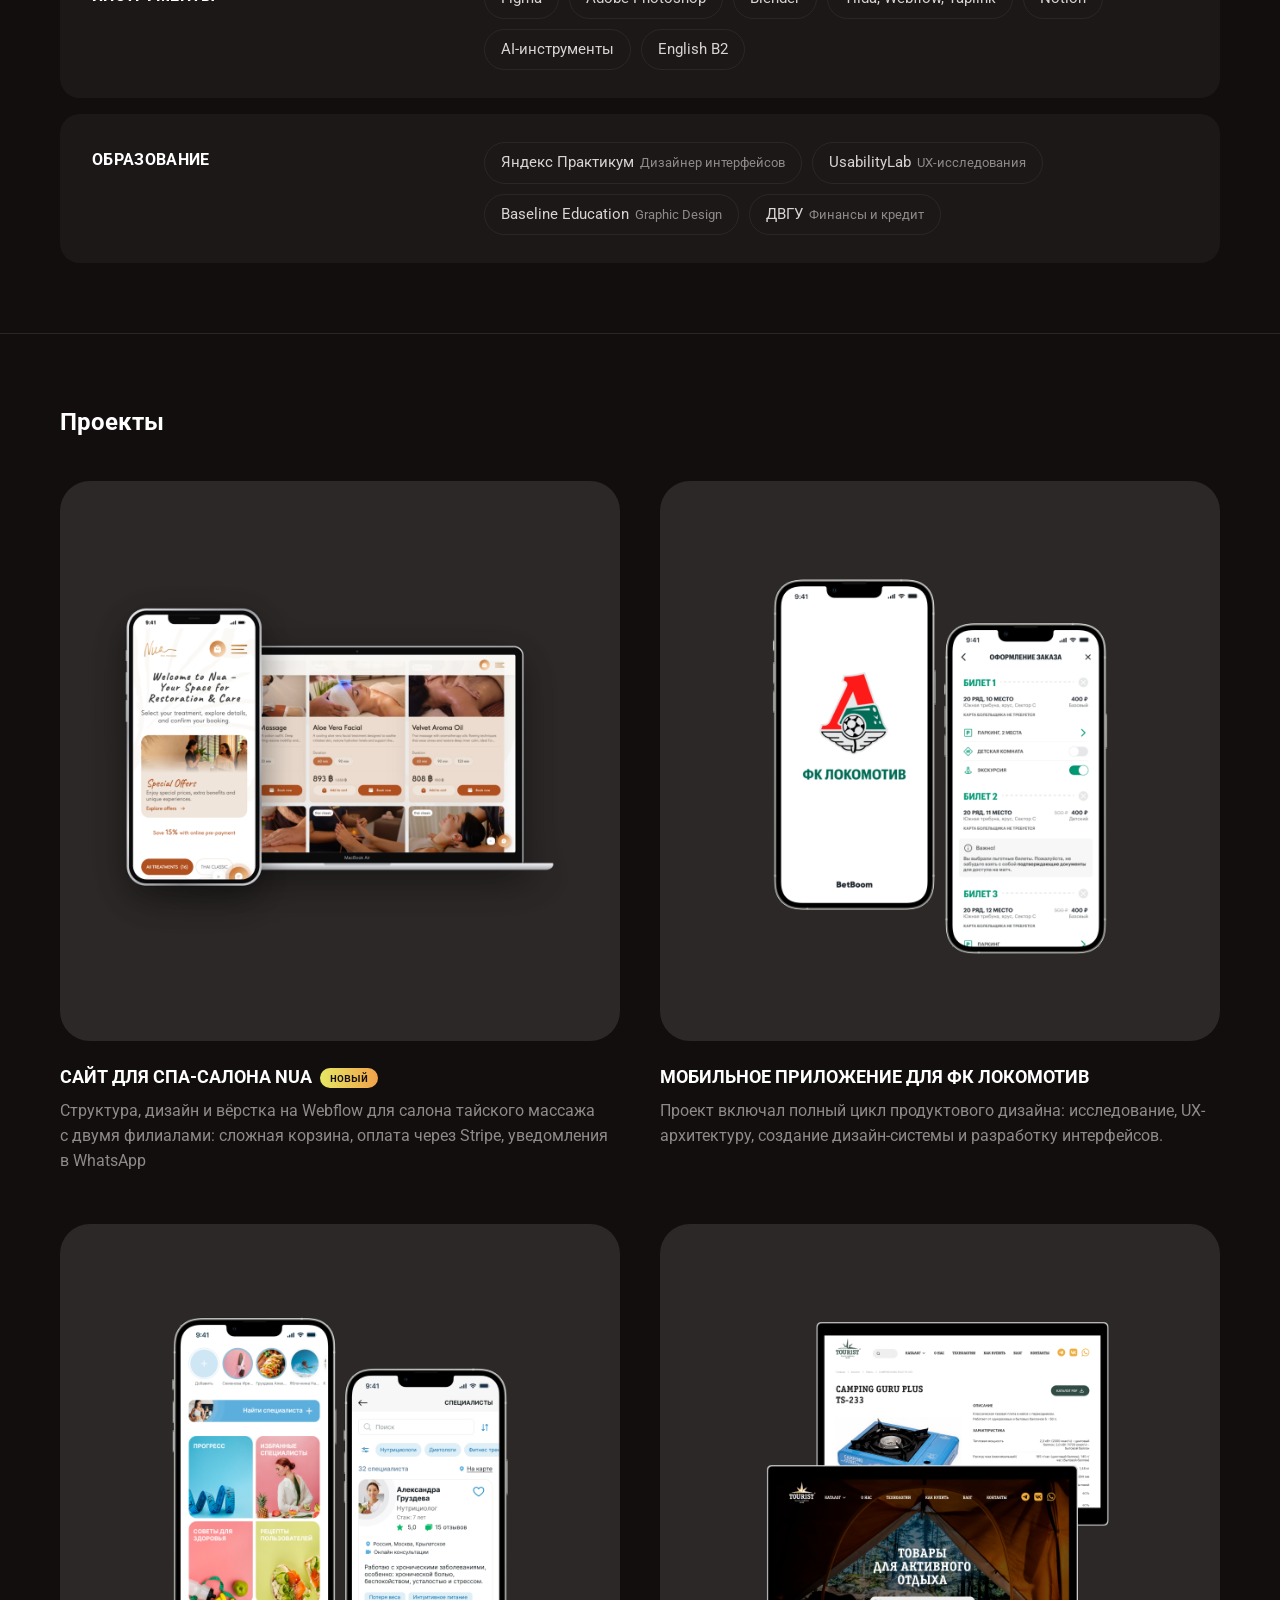
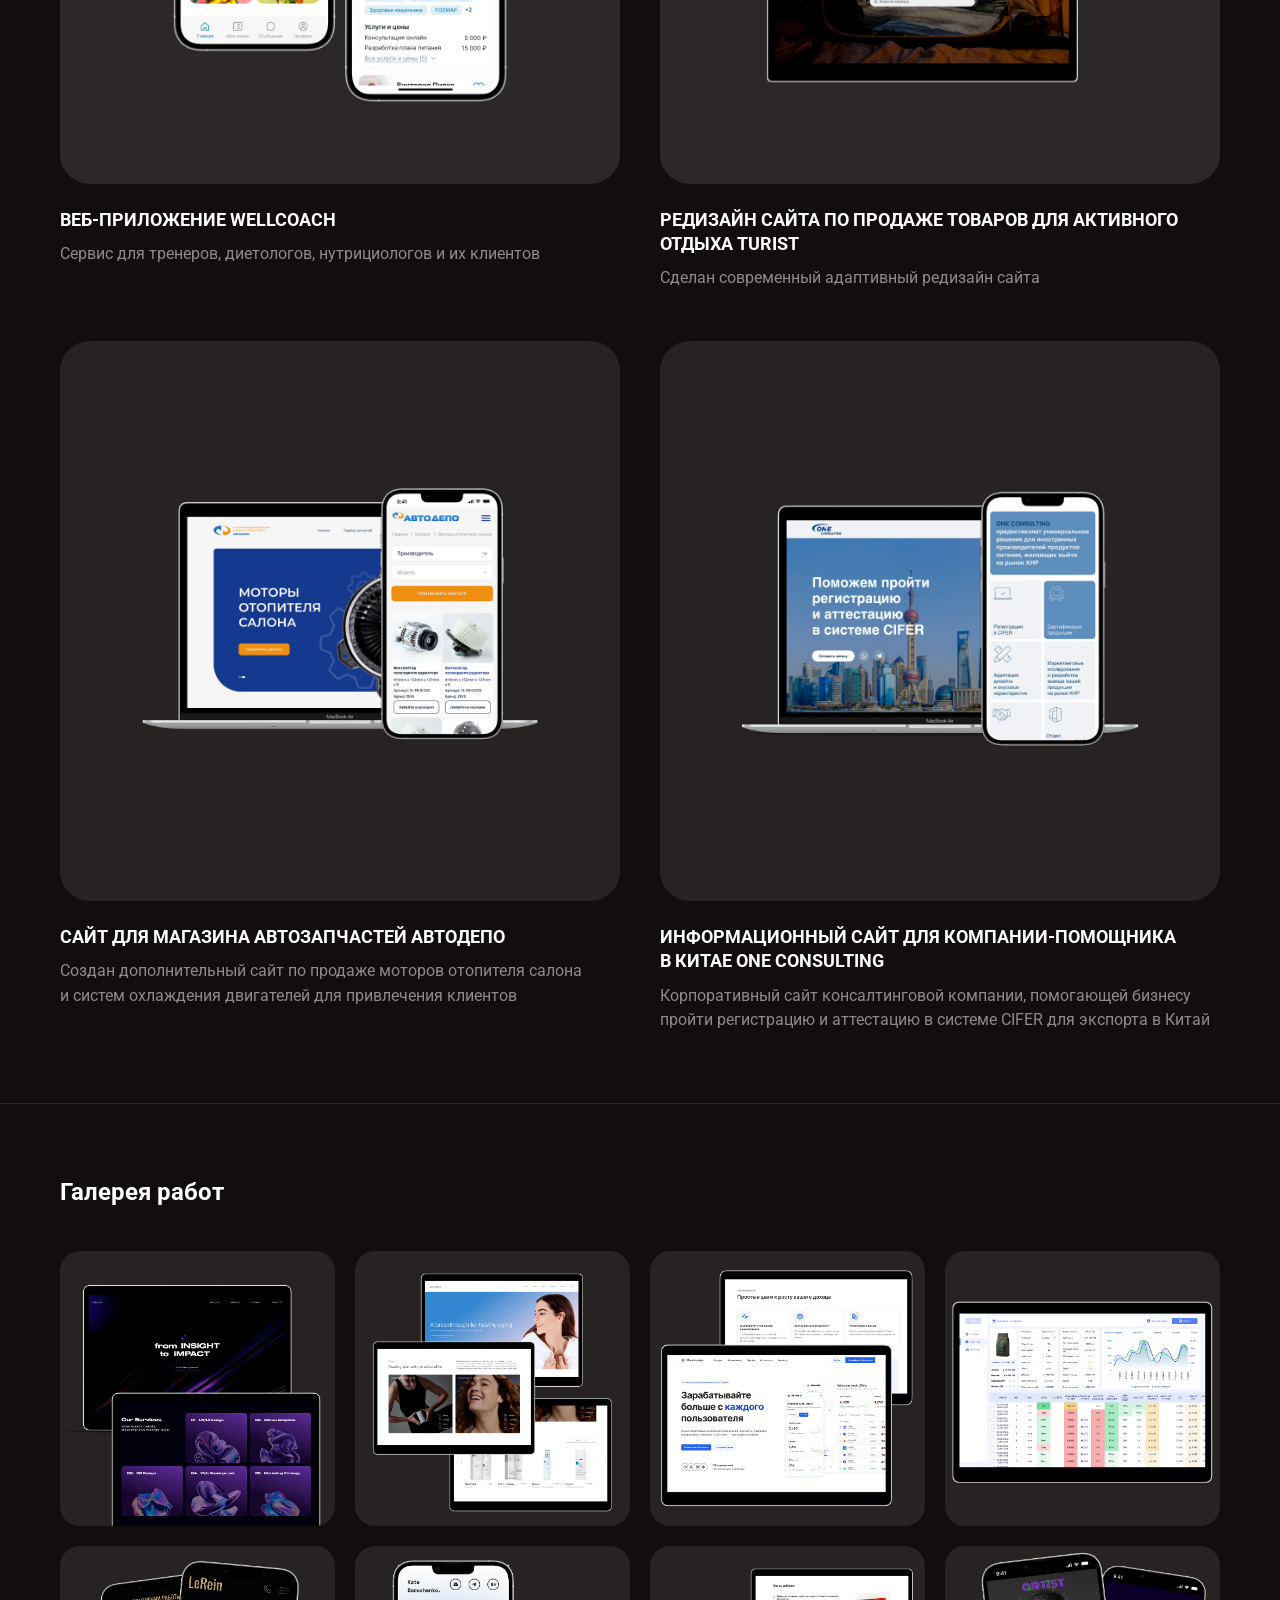
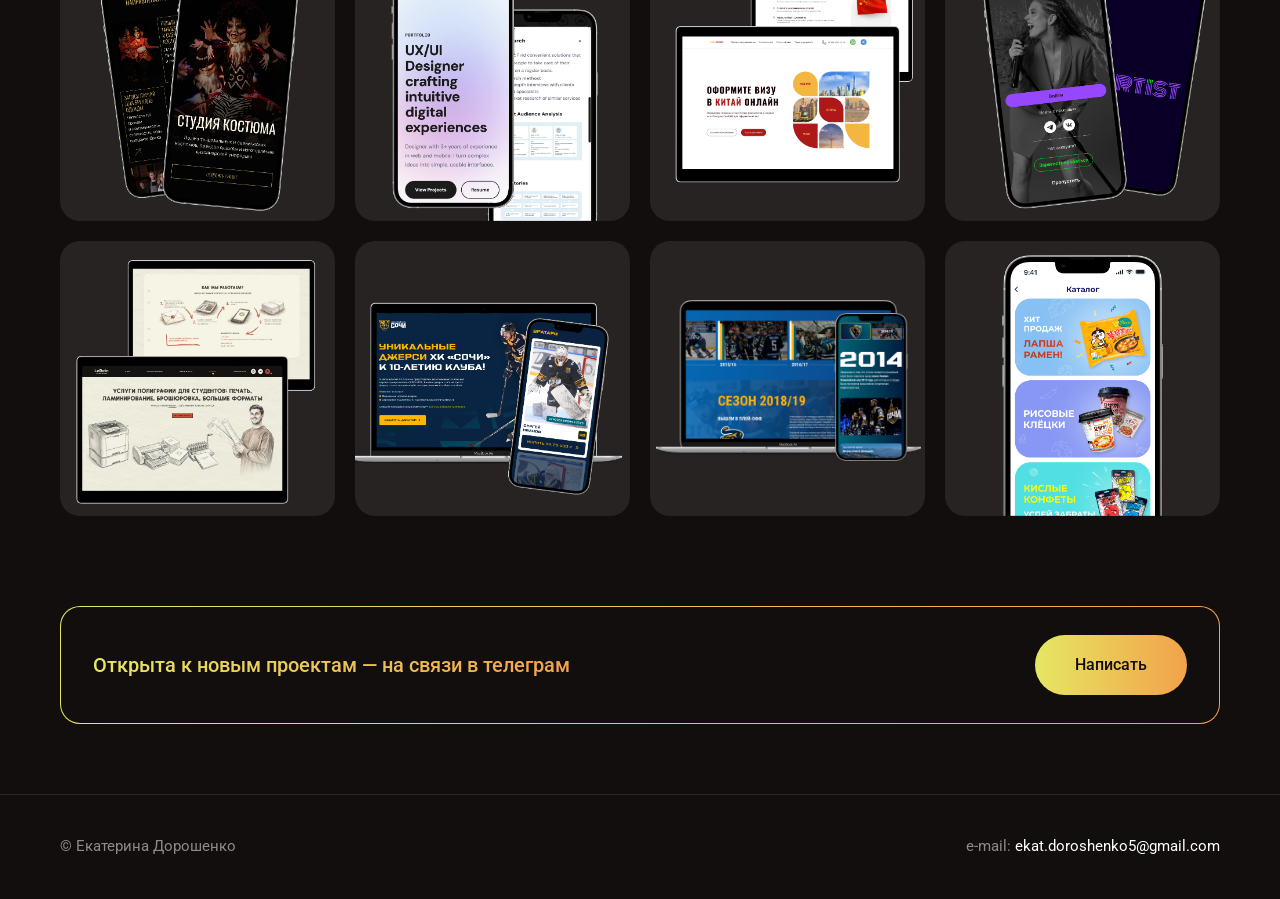
==== commit 4a8f7e89: "Баннер: новый текст Co-Authored-By: Claude Opus 5.5 <noreply@anthropic.com>" ====
--- a/index.html
+++ b/index.html
@@ -144,7 +144,7 @@
     <section class="section cta">
       <div class="container">
         <div class="cta__inner">
-          <p class="cta__text">Открыта к&nbsp;проектам&nbsp;— пишите в&nbsp;Telegram</p>
+          <p class="cta__text">Открыта к&nbsp;новым проектам&nbsp;— на&nbsp;связи в&nbsp;телеграм</p>
           <a class="btn-accent" href="https://t.me/Kate0579" target="_blank" rel="noopener">Написать</a>
         </div>
       </div>
--- a/css/style.css
+++ b/css/style.css
@@ -249,3 +249,6 @@
 .case-section__body > :first-child { margin-top: 0; }
 .case-section:has(.case-section__body:empty) { padding-bottom: 24px; }
 .case-section:has(.case-section__body:empty) .case-section__body { display: none; }
+
+/* Текст в баннере — жёлто-оранжевым градиентом */
+.cta__text { background: var(--accent); -webkit-background-clip: text; background-clip: text; color: transparent; }
